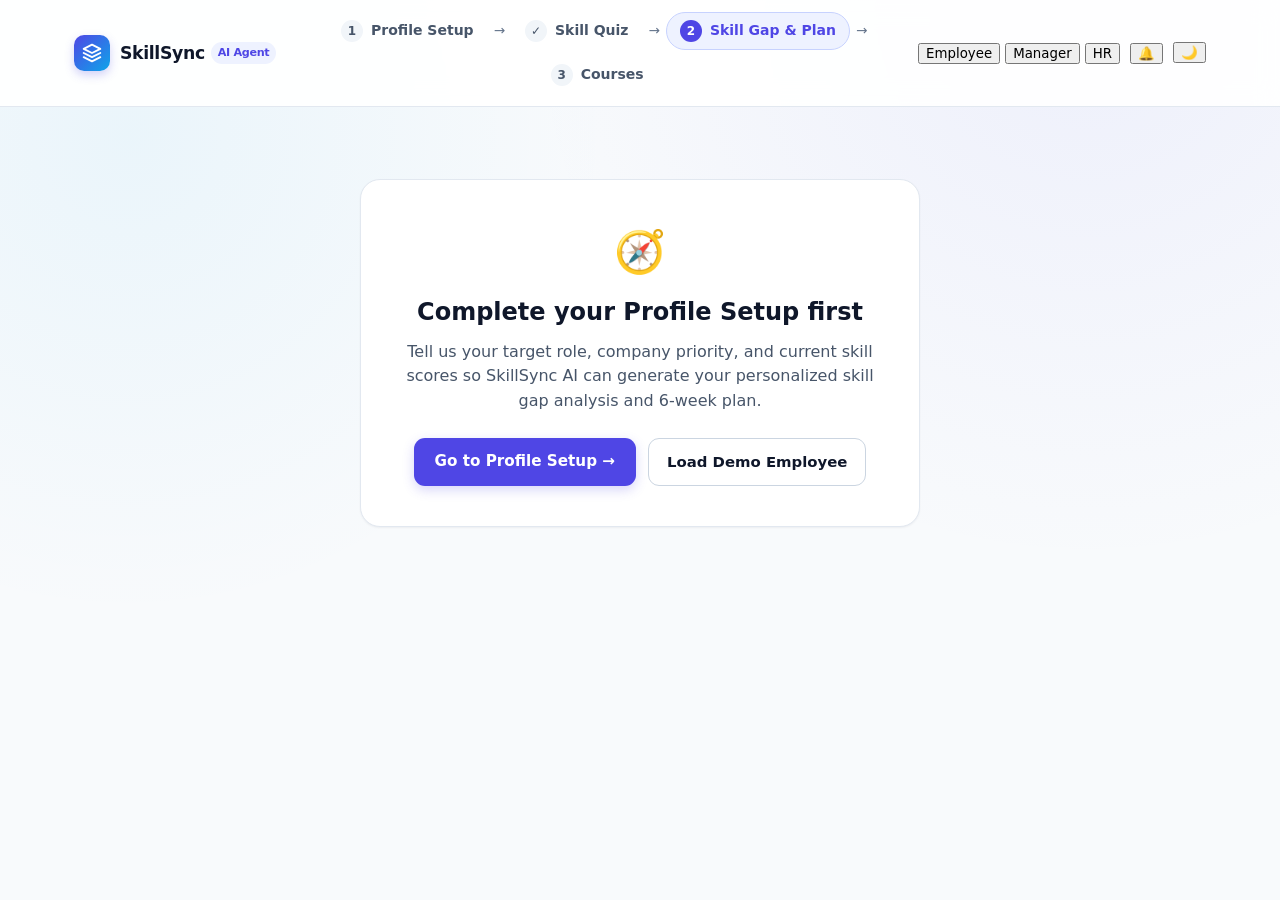
==== analyzer.html @ c76c7904 "Initial commit" ====
<!DOCTYPE html>
<html lang="en">
  <head>
    <meta charset="UTF-8" />
    <meta name="viewport" content="width=device-width, initial-scale=1.0" />
    <title>Skill Gap &amp; 6-Week Plan — SkillSync AI</title>
    <link rel="stylesheet" href="css/styles.css" />
  </head>
  <body data-page="analyzer">
    <header id="app-navbar" class="app-navbar"></header>

    <main class="page-shell" id="analyzer-main">
      <!-- Empty state when no profile exists yet -->
      <section id="analyzer-empty" class="card empty-state-card" hidden>
        <div class="empty-icon" aria-hidden="true">🧭</div>
        <h2>Complete your Profile Setup first</h2>
        <p>
          Tell us your target role, company priority, and current skill scores
          so SkillSync AI can generate your personalized skill gap analysis and 6-week plan.
        </p>
        <div class="empty-actions">
          <a href="index.html" class="btn-primary">Go to Profile Setup →</a>
          <button type="button" id="btn-load-sample-analyzer" class="btn-secondary">
            Load Demo Employee
          </button>
        </div>
      </section>

      <!-- Active analysis content -->
      <div id="analyzer-content" hidden>
        <section class="page-header-row">
          <div>
            <div class="badge-cluster">
              <div class="hero-badge" id="analyzer-role-badge">Target Role</div>
              <span class="sample-label-tag" id="analyzer-demo-tag" hidden>
                Sample data for demonstration
              </span>
            </div>
            <h1 id="analyzer-title">Skill Gap Analysis</h1>
            <p class="page-lead" id="analyzer-subtitle"></p>
          </div>
          <div class="header-cta-group">
            <a href="index.html" class="btn-secondary">← Edit Profile</a>
            <a href="quiz.html" class="btn-secondary">✓ Verify my skills</a>
            <a href="courses.html" class="btn-primary" id="btn-view-courses">
              View Recommended Courses →
            </a>
          </div>
        </section>

        <!-- Overall Progress Bar -->
        <section class="card overall-progress-card">
          <div class="overall-progress-top">
            <div>
              <span class="mini-label">Roadmap Mastery Progress</span>
              <h2 id="overall-progress-headline">0 of 3 target skills ready</h2>
            </div>
            <span class="overall-pct-pill" id="overall-progress-pct">0%</span>
          </div>
          <div class="progress-track progress-track-lg">
            <div class="progress-fill progress-fill-emerald" id="overall-progress-fill" style="width: 0%"></div>
          </div>
          <p class="overall-progress-caption" id="overall-progress-caption"></p>
        </section>

        <!-- 4 KPI Summary Cards -->
        <section class="kpi-grid" aria-label="Skill Gap Summary Metrics">
          <article class="card kpi-card">
            <span class="kpi-label">Skill Match</span>
            <div class="kpi-value-row">
              <span class="kpi-value" id="kpi-match-pct">0%</span>
              <span class="kpi-sub" id="kpi-match-sub">of required score</span>
            </div>
          </article>
          <article class="card kpi-card">
            <span class="kpi-label">Skill Breakdown</span>
            <div class="kpi-value-row">
              <span class="kpi-value" id="kpi-breakdown-main">0 Strong</span>
              <span class="kpi-sub" id="kpi-breakdown-sub">Strong · Weak · Missing</span>
            </div>
          </article>
          <article class="card kpi-card">
            <span class="kpi-label">Upskilling Plan</span>
            <div class="kpi-value-row">
              <span class="kpi-value" id="kpi-time-weeks">6 Weeks</span>
              <span class="kpi-sub" id="kpi-time-sub">0 hrs left</span>
            </div>
          </article>
          <article class="card kpi-card">
            <span class="kpi-label">Weekly Capacity</span>
            <div class="kpi-value-row">
              <span class="kpi-value" id="kpi-weekly-pace">3 slots/wk</span>
              <span class="kpi-sub" id="kpi-exp-label">Company priority</span>
            </div>
          </article>
        </section>

        <!-- AI Career Advisor Banner -->
        <section class="card ai-insight-card" aria-label="AI Learning Recommendation">
          <div class="ai-insight-icon" aria-hidden="true">✦</div>
          <div class="ai-insight-body">
            <div class="ai-mini-badge">SkillSync AI Agent Insight</div>
            <h2 id="ai-headline">Personalized Upskilling Plan</h2>
            <p id="ai-message"></p>
          </div>
        </section>

        <!-- 6-Week Upskilling Plan (Stage 1) -->
        <section class="card plan-section-card" aria-label="6-Week Upskilling Plan">
          <div class="card-header-row">
            <div>
              <div class="ai-mini-badge">6-Week Structured Plan</div>
              <h2>Your 6-Week Upskilling Roadmap</h2>
              <p class="card-sub" id="plan-subtitle">
                Sequenced around your skill gaps, company priority, and weekly learning slots.
              </p>
            </div>
            <a href="courses.html" class="btn-secondary">Explore Recommended Courses →</a>
          </div>
          <div id="six-week-plan-grid" class="six-week-grid"></div>
        </section>

        <!-- Two-column analytical layout: Comparison Chart + Visual Roadmap -->
        <section class="analyzer-grid">
          <article class="card chart-card">
            <div class="card-header-row">
              <div>
                <h2>Current vs. Target Skill Scores (%)</h2>
                <p class="card-sub">Compare your current score against target role requirements.</p>
              </div>
              <div class="chart-toggle" role="group" aria-label="Chart Type">
                <button type="button" class="toggle-btn is-active" data-chart-mode="bar">Bar</button>
                <button type="button" class="toggle-btn" data-chart-mode="radar">Radar</button>
              </div>
            </div>
            <div id="skill-chart-mount" class="chart-mount"></div>
          </article>

          <article class="card roadmap-card">
            <div class="card-header-row">
              <div>
                <h2>Skill Gap Breakdown <span class="nowrap">(Step 1 → Step <span id="roadmap-step-max">3</span>)</span></h2>
                <p class="card-sub">Ordered from highest priority gap to strong skills.</p>
              </div>
              <div class="status-legend-inline">
                <span class="status-pill status-missing">Missing</span>
                <span class="status-pill status-needs_improvement">Needs Improvement</span>
                <span class="status-pill status-strong">Strong</span>
              </div>
            </div>

            <ol id="visual-roadmap-list" class="roadmap-list"></ol>

            <div class="roadmap-bottom-cta">
              <p id="roadmap-cta-note"></p>
              <a href="courses.html" class="btn-primary">View Recommended Courses →</a>
            </div>
          </article>
        </section>

        <!-- Adaptive Re-Plan History -->
        <section id="replan-history-card" class="card replan-history-card" hidden>
          <div class="card-header-row">
            <div>
              <div class="ai-mini-badge">Adaptive Re-Planning Log</div>
              <h2>Plan Update History</h2>
              <p class="card-sub">Automatically logged whenever a skill diagnostic or priority shifts your roadmap.</p>
            </div>
          </div>
          <div id="replan-history-list" class="replan-list"></div>
        </section>
      </div>
    </main>

    <script src="js/data.js"></script>
    <script src="js/storage.js"></script>
    <script src="js/engine.js"></script>
    <script src="js/nav.js"></script>
    <script src="js/chart.js"></script>
    <script src="js/page-analyzer.js"></script>
  </body>
</html>
---- css/styles.css ----
/* ==========================================================================
   SkillPath AI — Clean, Modern, Card-Based Design System
   ========================================================================== */

:root {
  --bg: #f8fafc;
  --surface: #ffffff;
  --surface-subtle: #f1f5f9;
  --surface-indigo: #eef2ff;
  --border: #e2e8f0;
  --border-strong: #cbd5e1;

  --text: #0f172a;
  --text-secondary: #475569;
  --text-muted: #64748b;

  --primary: #4f46e5;
  --primary-hover: #4338ca;
  --primary-soft: #eef2ff;
  --accent-sky: #0ea5e9;

  --strong-fg: #047857;
  --strong-bg: #ecfdf5;
  --strong-border: #a7f3d0;

  --warn-fg: #b45309;
  --warn-bg: #fffbeb;
  --warn-border: #fde68a;

  --missing-fg: #be123c;
  --missing-bg: #fff1f2;
  --missing-border: #fecdd3;

  --shadow-sm: 0 1px 2px rgba(15, 23, 42, 0.05);
  --shadow-md: 0 8px 24px -6px rgba(15, 23, 42, 0.08),
    0 2px 6px -2px rgba(15, 23, 42, 0.04);
  --radius-sm: 10px;
  --radius-md: 14px;
  --radius-lg: 20px;

  --font-sans: "Plus Jakarta Sans", "Inter", system-ui, -apple-system,
    BlinkMacSystemFont, "Segoe UI", Roboto, sans-serif;
}

*,
*::before,
*::after {
  box-sizing: border-box;
}

html {
  scroll-behavior: smooth;
}

body {
  margin: 0;
  font-family: var(--font-sans);
  color: var(--text);
  background: radial-gradient(
      circle at 85% 0%,
      rgba(99, 102, 241, 0.07),
      transparent 40%
    ),
    radial-gradient(
      circle at 10% 15%,
      rgba(14, 165, 233, 0.06),
      transparent 35%
    ),
    var(--bg);
  min-height: 100vh;
  line-height: 1.55;
  -webkit-font-smoothing: antialiased;
}

a {
  color: inherit;
}

button,
input,
select {
  font-family: inherit;
}

button:focus-visible,
a:focus-visible,
input:focus-visible,
select:focus-visible {
  outline: 2px solid var(--primary);
  outline-offset: 2px;
}

[hidden] {
  display: none !important;
}

/* ==========================================================================
   Top Navbar & Stepper
   ========================================================================== */

.app-navbar {
  position: sticky;
  top: 0;
  z-index: 40;
  background: rgba(255, 255, 255, 0.92);
  backdrop-filter: blur(12px);
  border-bottom: 1px solid var(--border);
}

.navbar-inner {
  max-width: 1180px;
  margin: 0 auto;
  padding: 12px 24px;
  display: flex;
  align-items: center;
  justify-content: space-between;
  gap: 16px;
}

.brand-link {
  display: inline-flex;
  align-items: center;
  gap: 10px;
  text-decoration: none;
  flex-shrink: 0;
}

.brand-mark {
  width: 36px;
  height: 36px;
  border-radius: 10px;
  background: linear-gradient(135deg, var(--primary), var(--accent-sky));
  color: #ffffff;
  display: grid;
  place-items: center;
  box-shadow: 0 4px 10px rgba(79, 70, 229, 0.25);
}

.brand-text {
  display: inline-flex;
  align-items: center;
  gap: 6px;
  font-size: 1.08rem;
  letter-spacing: -0.02em;
}

.brand-badge {
  font-size: 0.7rem;
  font-weight: 700;
  padding: 2px 7px;
  border-radius: 999px;
  background: var(--primary-soft);
  color: var(--primary);
}

.page-stepper {
  display: flex;
  align-items: center;
  gap: 6px;
  flex-wrap: wrap;
  justify-content: center;
}

.stepper-link {
  display: inline-flex;
  align-items: center;
  gap: 8px;
  padding: 7px 13px;
  border-radius: 999px;
  text-decoration: none;
  font-size: 0.875rem;
  font-weight: 600;
  color: var(--text-secondary);
  border: 1px solid transparent;
  transition: all 0.16s ease;
}

.stepper-link:hover {
  background: var(--surface-subtle);
  color: var(--text);
}

.stepper-link.is-active {
  background: var(--primary-soft);
  color: var(--primary);
  border-color: #c7d2fe;
}

.stepper-num {
  width: 22px;
  height: 22px;
  border-radius: 50%;
  display: grid;
  place-items: center;
  font-size: 0.75rem;
  font-weight: 700;
  background: var(--surface-subtle);
  color: var(--text-secondary);
}

.stepper-link.is-active .stepper-num {
  background: var(--primary);
  color: #ffffff;
}

.stepper-link.is-done .stepper-num {
  background: var(--strong-bg);
  color: var(--strong-fg);
  border: 1px solid var(--strong-border);
}

.stepper-arrow {
  color: var(--text-muted);
  font-size: 0.85rem;
  user-select: none;
}

.nav-actions {
  display: flex;
  align-items: center;
  gap: 10px;
  flex-shrink: 0;
}

.nav-user-pill {
  display: inline-flex;
  align-items: center;
  gap: 7px;
  padding: 6px 12px;
  border-radius: 999px;
  background: var(--surface-subtle);
  font-size: 0.8rem;
  font-weight: 600;
  color: var(--text-secondary);
  max-width: 220px;
  white-space: nowrap;
  overflow: hidden;
  text-overflow: ellipsis;
}

.nav-user-pill.is-muted {
  color: var(--text-muted);
  font-weight: 500;
}

.nav-user-dot {
  width: 8px;
  height: 8px;
  border-radius: 50%;
  background: #10b981;
  flex-shrink: 0;
}

/* ==========================================================================
   Layout Shell & Cards
   ========================================================================== */

.page-shell {
  max-width: 1180px;
  margin: 0 auto;
  padding: 32px 24px 64px;
}

.card {
  background: var(--surface);
  border: 1px solid var(--border);
  border-radius: var(--radius-lg);
  box-shadow: var(--shadow-sm);
}

.hero-intro {
  text-align: center;
  max-width: 720px;
  margin: 0 auto 28px;
}

.hero-intro h1 {
  margin: 12px 0 10px;
  font-size: clamp(1.65rem, 3vw, 2.25rem);
  line-height: 1.2;
  letter-spacing: -0.025em;
}

.hero-subtitle {
  margin: 0;
  color: var(--text-secondary);
  font-size: 1.02rem;
}

.hero-badge {
  display: inline-flex;
  align-items: center;
  gap: 6px;
  padding: 5px 12px;
  border-radius: 999px;
  background: var(--primary-soft);
  color: var(--primary);
  font-size: 0.78rem;
  font-weight: 700;
  letter-spacing: 0.01em;
}

.page-header-row {
  display: flex;
  align-items: flex-end;
  justify-content: space-between;
  gap: 20px;
  margin-bottom: 24px;
  flex-wrap: wrap;
}

.page-header-row h1 {
  margin: 10px 0 6px;
  font-size: clamp(1.55rem, 2.6vw, 2.1rem);
  line-height: 1.2;
  letter-spacing: -0.025em;
}

.page-lead {
  margin: 0;
  color: var(--text-secondary);
  font-size: 0.98rem;
}

.header-cta-group {
  display: flex;
  align-items: center;
  gap: 10px;
  flex-wrap: wrap;
}

/* ==========================================================================
   Buttons
   ========================================================================== */

.btn-primary,
.btn-secondary,
.btn-ghost-sm {
  display: inline-flex;
  align-items: center;
  justify-content: center;
  gap: 8px;
  border-radius: 11px;
  font-weight: 600;
  cursor: pointer;
  text-decoration: none;
  transition: all 0.16s ease;
  border: 1px solid transparent;
}

.btn-primary {
  background: var(--primary);
  color: #ffffff;
  padding: 11px 20px;
  font-size: 0.95rem;
  box-shadow: 0 4px 12px rgba(79, 70, 229, 0.22);
}

.btn-primary:hover:not(:disabled) {
  background: var(--primary-hover);
  transform: translateY(-1px);
}

.btn-primary:disabled {
  opacity: 0.65;
  cursor: wait;
}

.btn-secondary {
  background: var(--surface);
  color: var(--text);
  border-color: var(--border-strong);
  padding: 10px 18px;
  font-size: 0.93rem;
}

.btn-secondary:hover {
  background: var(--surface-subtle);
}

.btn-ghost-sm {
  background: transparent;
  color: var(--text-secondary);
  padding: 7px 12px;
  font-size: 0.84rem;
  border-color: var(--border);
}

.btn-ghost-sm:hover {
  background: var(--surface-subtle);
  color: var(--text);
}

/* ==========================================================================
   Progress Bars
   ========================================================================== */

.progress-track {
  width: 100%;
  height: 10px;
  border-radius: 999px;
  background: var(--surface-subtle);
  overflow: hidden;
}

.progress-track-lg {
  height: 12px;
}

.progress-fill {
  height: 100%;
  border-radius: 999px;
  background: linear-gradient(90deg, var(--primary), var(--accent-sky));
  transition: width 0.35s cubic-bezier(0.22, 1, 0.36, 1);
}

.progress-fill-emerald {
  background: linear-gradient(90deg, #10b981, #0ea5e9);
}

/* ==========================================================================
   Page 1: Wizard & Form Controls
   ========================================================================== */

.wizard-card {
  max-width: 820px;
  margin: 0 auto;
  padding: 28px 32px;
  box-shadow: var(--shadow-md);
}

.wizard-header {
  padding-bottom: 20px;
  margin-bottom: 24px;
  border-bottom: 1px solid var(--border);
}

.wizard-progress-meta {
  display: flex;
  justify-content: space-between;
  align-items: center;
  margin-bottom: 8px;
  font-size: 0.86rem;
  font-weight: 700;
}

.wizard-step-counter {
  color: var(--text-secondary);
}

.wizard-progress-pct {
  color: var(--primary);
  font-variant-numeric: tabular-nums;
}

.wizard-tabs {
  display: grid;
  grid-template-columns: repeat(4, 1fr);
  gap: 8px;
  margin-top: 16px;
}

.wizard-tab {
  display: flex;
  align-items: center;
  gap: 8px;
  padding: 9px 12px;
  border-radius: 10px;
  border: 1px solid var(--border);
  background: var(--surface);
  color: var(--text-muted);
  font-size: 0.84rem;
  font-weight: 600;
  cursor: pointer;
  transition: all 0.15s ease;
  text-align: left;
}

.wizard-tab:disabled {
  opacity: 0.55;
  cursor: not-allowed;
}

.wizard-tab.is-active {
  border-color: var(--primary);
  background: var(--primary-soft);
  color: var(--primary);
}

.wizard-tab.is-complete {
  border-color: var(--strong-border);
  background: var(--strong-bg);
  color: var(--strong-fg);
}

.tab-dot {
  width: 22px;
  height: 22px;
  border-radius: 50%;
  background: var(--surface-subtle);
  display: grid;
  place-items: center;
  font-size: 0.74rem;
  flex-shrink: 0;
}

.wizard-tab.is-active .tab-dot {
  background: var(--primary);
  color: #ffffff;
}

.wizard-tab.is-complete .tab-dot {
  background: var(--strong-fg);
  color: #ffffff;
}

.panel-heading {
  margin-bottom: 22px;
}

.panel-heading h2 {
  margin: 0 0 6px;
  font-size: 1.32rem;
  letter-spacing: -0.015em;
}

.panel-heading p {
  margin: 0;
  color: var(--text-secondary);
  font-size: 0.94rem;
}

.form-group {
  margin-bottom: 22px;
}

.field-label {
  display: block;
  margin-bottom: 8px;
  font-weight: 600;
  font-size: 0.93rem;
}

.req {
  color: var(--missing-fg);
}

.text-input,
.select-input {
  width: 100%;
  padding: 12px 14px;
  border-radius: 11px;
  border: 1px solid var(--border-strong);
  background: var(--surface);
  color: var(--text);
  font-size: 0.97rem;
  transition: border-color 0.15s ease, box-shadow 0.15s ease;
}

.text-input:focus,
.select-input:focus {
  border-color: var(--primary);
  box-shadow: 0 0 0 3px rgba(79, 70, 229, 0.12);
  outline: none;
}

.option-grid {
  display: grid;
  gap: 12px;
}

.option-grid-3 {
  grid-template-columns: repeat(3, 1fr);
}

.option-grid-2 {
  grid-template-columns: repeat(2, 1fr);
}

.choice-card {
  display: flex;
  flex-direction: column;
  align-items: flex-start;
  gap: 6px;
  padding: 16px;
  border-radius: var(--radius-md);
  border: 1.5px solid var(--border);
  background: var(--surface);
  cursor: pointer;
  text-align: left;
  transition: all 0.15s ease;
}

.choice-card:hover {
  border-color: #a5b4fc;
  background: #fafbff;
}

.choice-card.is-selected {
  border-color: var(--primary);
  background: var(--primary-soft);
  box-shadow: 0 0 0 1px var(--primary);
}

.choice-card-compact {
  padding: 14px 16px;
}

.choice-icon {
  width: 36px;
  height: 36px;
  border-radius: 10px;
  background: var(--surface-subtle);
  color: var(--text-secondary);
  display: grid;
  place-items: center;
  margin-bottom: 2px;
}

.choice-card.is-selected .choice-icon {
  background: var(--primary);
  color: #ffffff;
}

.choice-title {
  font-weight: 700;
  font-size: 0.98rem;
  color: var(--text);
}

.choice-desc {
  font-size: 0.83rem;
  color: var(--text-secondary);
  line-height: 1.4;
}

/* Role preview card */
.role-preview-card {
  margin-top: 16px;
  padding: 18px 20px;
  border-radius: var(--radius-md);
  background: linear-gradient(135deg, #f8fafc, #eef2ff);
  border: 1px solid #c7d2fe;
}

.role-preview-top {
  display: flex;
  align-items: flex-start;
  justify-content: space-between;
  gap: 12px;
  margin-bottom: 12px;
}

.role-preview-top h3 {
  margin: 6px 0 4px;
  font-size: 1.12rem;
}

.role-preview-top p {
  margin: 0;
  color: var(--text-secondary);
  font-size: 0.9rem;
}

.role-skill-count {
  padding: 5px 11px;
  border-radius: 999px;
  background: #ffffff;
  border: 1px solid #c7d2fe;
  font-size: 0.8rem;
  font-weight: 700;
  color: var(--primary);
  white-space: nowrap;
}

.role-preview-skills {
  display: flex;
  flex-wrap: wrap;
  gap: 8px;
}

.preview-skill-pill {
  padding: 5px 10px;
  border-radius: 999px;
  background: #ffffff;
  border: 1px solid var(--border);
  font-size: 0.82rem;
  font-weight: 600;
}

.preview-skill-pill em {
  font-style: normal;
  color: var(--text-muted);
  font-weight: 500;
}

.ai-mini-badge {
  display: inline-block;
  font-size: 0.72rem;
  font-weight: 700;
  text-transform: uppercase;
  letter-spacing: 0.05em;
  color: var(--primary);
  background: #e0e7ff;
  padding: 3px 9px;
  border-radius: 999px;
}

/* Skills Chips & 1-5 Star Ratings */
.skill-toolbar {
  display: flex;
  align-items: center;
  justify-content: space-between;
  gap: 12px;
  flex-wrap: wrap;
  margin-bottom: 14px;
}

.filter-pills {
  display: flex;
  flex-wrap: wrap;
  gap: 6px;
}

.filter-pill {
  padding: 6px 12px;
  border-radius: 999px;
  border: 1px solid var(--border);
  background: var(--surface);
  color: var(--text-secondary);
  font-size: 0.82rem;
  font-weight: 600;
  cursor: pointer;
  transition: all 0.14s ease;
}

.filter-pill:hover {
  background: var(--surface-subtle);
}

.filter-pill.is-active {
  background: var(--text);
  color: #ffffff;
  border-color: var(--text);
}

.skills-chip-grid {
  display: flex;
  flex-wrap: wrap;
  gap: 9px;
  margin-bottom: 24px;
}

.skill-chip {
  display: inline-flex;
  align-items: center;
  gap: 7px;
  padding: 9px 14px;
  border-radius: 999px;
  border: 1.5px solid var(--border);
  background: var(--surface);
  color: var(--text);
  font-size: 0.88rem;
  font-weight: 600;
  cursor: pointer;
  transition: all 0.14s ease;
}

.skill-chip:hover {
  border-color: #a5b4fc;
  background: #fafbff;
}

.skill-chip.is-selected {
  background: var(--primary);
  color: #ffffff;
  border-color: var(--primary);
}

.chip-check {
  font-weight: 700;
  font-size: 0.85rem;
}

.chip-goal-dot {
  font-size: 0.72rem;
  color: #f59e0b;
}

.skill-chip.is-selected .chip-goal-dot {
  color: #fde68a;
}

.ratings-section {
  padding-top: 18px;
  border-top: 1px solid var(--border);
}

.ratings-header {
  display: flex;
  align-items: baseline;
  justify-content: space-between;
  gap: 10px;
  flex-wrap: wrap;
  margin-bottom: 12px;
}

.ratings-header h3 {
  margin: 0;
  font-size: 1rem;
}

.ratings-scale-hint {
  font-size: 0.82rem;
  color: var(--text-muted);
}

.ratings-list {
  display: flex;
  flex-direction: column;
  gap: 10px;
}

.ratings-empty {
  padding: 16px;
  border-radius: var(--radius-md);
  background: var(--surface-subtle);
  color: var(--text-secondary);
  font-size: 0.9rem;
}

.rating-row {
  display: flex;
  align-items: center;
  justify-content: space-between;
  gap: 12px;
  padding: 12px 16px;
  border-radius: var(--radius-md);
  border: 1px solid var(--border);
  background: #fcfdff;
  flex-wrap: wrap;
}

.rating-skill-info {
  display: flex;
  align-items: center;
  gap: 10px;
  flex-wrap: wrap;
}

.rating-skill-name {
  font-weight: 700;
  font-size: 0.95rem;
}

.rating-level-badge {
  font-size: 0.78rem;
  font-weight: 600;
  padding: 3px 9px;
  border-radius: 999px;
  background: var(--primary-soft);
  color: var(--primary);
  font-variant-numeric: tabular-nums;
}

.rating-controls {
  display: flex;
  align-items: center;
  gap: 10px;
}

.star-group {
  display: inline-flex;
  gap: 4px;
}

.star-btn {
  width: 34px;
  height: 34px;
  border-radius: 8px;
  border: 1px solid var(--border);
  background: var(--surface);
  color: #cbd5e1;
  font-size: 1.15rem;
  cursor: pointer;
  display: grid;
  place-items: center;
  transition: all 0.12s ease;
}

.star-btn:hover {
  border-color: #fbbf24;
  transform: scale(1.06);
}

.star-btn.is-filled {
  color: #f59e0b;
  background: #fffbeb;
  border-color: #fde68a;
}

.rating-remove-btn {
  width: 28px;
  height: 28px;
  border-radius: 8px;
  border: 1px solid transparent;
  background: transparent;
  color: var(--text-muted);
  cursor: pointer;
  font-size: 0.85rem;
}

.rating-remove-btn:hover {
  background: var(--missing-bg);
  color: var(--missing-fg);
}

.summary-preview {
  margin-top: 8px;
  padding: 16px 18px;
  border-radius: var(--radius-md);
  background: var(--surface-indigo);
  border: 1px solid #c7d2fe;
}

.summary-preview-badge {
  font-size: 0.74rem;
  font-weight: 700;
  text-transform: uppercase;
  letter-spacing: 0.05em;
  color: var(--primary);
  margin-bottom: 4px;
}

.summary-preview p {
  margin: 0;
  font-size: 0.93rem;
  color: var(--text);
}

.form-error {
  margin-top: 14px;
  padding: 11px 14px;
  border-radius: 10px;
  background: var(--missing-bg);
  border: 1px solid var(--missing-border);
  color: var(--missing-fg);
  font-size: 0.9rem;
  font-weight: 600;
}

.wizard-footer {
  display: flex;
  align-items: center;
  gap: 12px;
  margin-top: 26px;
  padding-top: 20px;
  border-top: 1px solid var(--border);
}

.wizard-footer-spacer {
  flex: 1;
}

/* ==========================================================================
   Page 2: Skill Gap Analyzer, KPIs, Charts & Visual Roadmap
   ========================================================================== */

.empty-state-card {
  max-width: 560px;
  margin: 40px auto;
  padding: 40px 32px;
  text-align: center;
}

.empty-icon {
  font-size: 2.6rem;
  margin-bottom: 10px;
}

.empty-state-card h2 {
  margin: 0 0 8px;
}

.empty-state-card p {
  margin: 0 0 24px;
  color: var(--text-secondary);
}

.empty-actions {
  display: flex;
  justify-content: center;
  gap: 12px;
  flex-wrap: wrap;
}

.overall-progress-card,
.dashboard-card {
  padding: 22px 24px;
  margin-bottom: 20px;
}

.overall-progress-top {
  display: flex;
  align-items: center;
  justify-content: space-between;
  gap: 12px;
  margin-bottom: 12px;
}

.overall-progress-top h2 {
  margin: 4px 0 0;
  font-size: 1.2rem;
}

.mini-label {
  font-size: 0.76rem;
  font-weight: 700;
  text-transform: uppercase;
  letter-spacing: 0.05em;
  color: var(--text-muted);
}

.overall-pct-pill {
  padding: 6px 14px;
  border-radius: 999px;
  background: var(--strong-bg);
  color: var(--strong-fg);
  border: 1px solid var(--strong-border);
  font-weight: 800;
  font-size: 1rem;
  font-variant-numeric: tabular-nums;
}

.overall-progress-caption {
  margin: 10px 0 0;
  color: var(--text-secondary);
  font-size: 0.9rem;
}

.kpi-grid {
  display: grid;
  grid-template-columns: repeat(4, 1fr);
  gap: 16px;
  margin-bottom: 20px;
}

.kpi-card {
  padding: 18px 20px;
}

.kpi-label {
  display: block;
  font-size: 0.8rem;
  font-weight: 700;
  text-transform: uppercase;
  letter-spacing: 0.04em;
  color: var(--text-muted);
  margin-bottom: 8px;
}

.kpi-value {
  display: block;
  font-size: 1.7rem;
  font-weight: 800;
  letter-spacing: -0.02em;
  line-height: 1.15;
  font-variant-numeric: tabular-nums;
}

.kpi-sub {
  display: block;
  margin-top: 5px;
  font-size: 0.84rem;
  color: var(--text-secondary);
}

.ai-insight-card {
  display: flex;
  align-items: flex-start;
  gap: 16px;
  padding: 20px 24px;
  margin-bottom: 20px;
  background: linear-gradient(135deg, #ffffff, #f5f7ff);
  border-color: #c7d2fe;
}

.ai-insight-icon {
  width: 40px;
  height: 40px;
  border-radius: 12px;
  background: linear-gradient(135deg, var(--primary), #7c3aed);
  color: #ffffff;
  display: grid;
  place-items: center;
  font-size: 1.15rem;
  flex-shrink: 0;
}

.ai-insight-body h2 {
  margin: 6px 0 6px;
  font-size: 1.12rem;
}

.ai-insight-body p {
  margin: 0;
  color: var(--text-secondary);
  font-size: 0.95rem;
}

.analyzer-grid {
  display: grid;
  grid-template-columns: 1fr 1.18fr;
  gap: 20px;
  align-items: start;
}

.chart-card,
.roadmap-card {
  padding: 24px;
}

.card-header-row {
  display: flex;
  align-items: flex-start;
  justify-content: space-between;
  gap: 12px;
  margin-bottom: 18px;
  flex-wrap: wrap;
}

.card-header-row h2 {
  margin: 0 0 4px;
  font-size: 1.16rem;
}

.card-sub {
  margin: 0;
  font-size: 0.87rem;
  color: var(--text-secondary);
}

.chart-toggle {
  display: inline-flex;
  padding: 3px;
  border-radius: 10px;
  background: var(--surface-subtle);
  border: 1px solid var(--border);
}

.toggle-btn {
  padding: 6px 12px;
  border-radius: 8px;
  border: none;
  background: transparent;
  color: var(--text-secondary);
  font-size: 0.82rem;
  font-weight: 700;
  cursor: pointer;
}

.toggle-btn.is-active {
  background: #ffffff;
  color: var(--primary);
  box-shadow: var(--shadow-sm);
}

/* Radar SVG */
.radar-wrapper {
  display: flex;
  flex-direction: column;
  align-items: center;
}

.radar-svg {
  width: 100%;
  max-width: 520px;
  height: auto;
  overflow: visible;
}

.radar-grid-ring {
  fill: none;
  stroke: var(--border);
  stroke-width: 1;
}

.radar-ring-label {
  fill: var(--text-muted);
  font-size: 10px;
  font-weight: 600;
}

.radar-axis {
  stroke: var(--border);
  stroke-width: 1;
}

.radar-axis-label {
  fill: var(--text);
  font-size: 11.5px;
  font-weight: 700;
}

.radar-axis-label.is-strong {
  fill: var(--strong-fg);
}

.radar-axis-label.is-missing {
  fill: var(--missing-fg);
}

.radar-area-required {
  fill: rgba(79, 70, 229, 0.12);
  stroke: var(--primary);
  stroke-width: 2;
  stroke-dasharray: 5 4;
}

.radar-area-current {
  fill: rgba(16, 185, 129, 0.24);
  stroke: #059669;
  stroke-width: 2.4;
}

.radar-dot {
  cursor: pointer;
  transition: r 0.15s ease;
}

.radar-dot-required {
  fill: var(--primary);
  stroke: #ffffff;
  stroke-width: 1.5;
}

.radar-dot-current {
  fill: #059669;
  stroke: #ffffff;
  stroke-width: 1.8;
}

.chart-legend {
  display: flex;
  align-items: center;
  justify-content: center;
  gap: 18px;
  flex-wrap: wrap;
  margin-top: 8px;
  font-size: 0.83rem;
  color: var(--text-secondary);
  font-weight: 600;
}

.legend-item {
  display: inline-flex;
  align-items: center;
  gap: 7px;
}

.legend-swatch {
  width: 12px;
  height: 12px;
  border-radius: 3px;
}

.swatch-current {
  background: #10b981;
}

.swatch-required {
  background: rgba(79, 70, 229, 0.22);
  border: 1.5px dashed var(--primary);
}

.radar-readout {
  margin-top: 10px;
  padding: 8px 12px;
  border-radius: 9px;
  background: var(--surface-subtle);
  font-size: 0.83rem;
  color: var(--text-secondary);
  text-align: center;
  width: 100%;
}

/* Bar Chart */
.barchart-wrapper {
  display: flex;
  flex-direction: column;
  gap: 14px;
}

.bar-row-meta {
  display: flex;
  justify-content: space-between;
  align-items: center;
  margin-bottom: 5px;
  font-size: 0.88rem;
}

.bar-skill-name {
  font-weight: 700;
}

.bar-skill-nums {
  font-variant-numeric: tabular-nums;
  font-weight: 600;
}

.bar-skill-nums .muted {
  color: var(--text-muted);
  font-weight: 400;
}

.bar-track {
  position: relative;
  height: 14px;
  border-radius: 999px;
  background: var(--surface-subtle);
  overflow: visible;
}

.bar-required-fill {
  position: absolute;
  inset: 0 auto 0 0;
  border-radius: 999px;
  background: rgba(79, 70, 229, 0.16);
  border: 1px dashed rgba(79, 70, 229, 0.55);
}

.bar-current-fill {
  position: absolute;
  inset: 2px auto 2px 2px;
  border-radius: 999px;
  background: #10b981;
  transition: width 0.3s ease;
}

.bar-current-fill.status-needs_improvement {
  background: #f59e0b;
}

.bar-current-fill.status-missing {
  background: #f43f5e;
}

.bar-required-marker {
  position: absolute;
  top: -3px;
  bottom: -3px;
  width: 2.5px;
  background: var(--primary);
  border-radius: 2px;
  z-index: 2;
}

/* Status Pills */
.status-legend-inline {
  display: flex;
  gap: 6px;
  flex-wrap: wrap;
}

.status-pill {
  display: inline-flex;
  align-items: center;
  padding: 3px 10px;
  border-radius: 999px;
  font-size: 0.76rem;
  font-weight: 700;
  white-space: nowrap;
}

.status-strong {
  background: var(--strong-bg);
  color: var(--strong-fg);
  border: 1px solid var(--strong-border);
}

.status-needs_improvement {
  background: var(--warn-bg);
  color: var(--warn-fg);
  border: 1px solid var(--warn-border);
}

.status-missing {
  background: var(--missing-bg);
  color: var(--missing-fg);
  border: 1px solid var(--missing-border);
}

/* Visual Learning Roadmap */
.roadmap-list {
  list-style: none;
  margin: 0;
  padding: 0;
  display: flex;
  flex-direction: column;
  gap: 12px;
}

.roadmap-step {
  display: flex;
  gap: 14px;
  padding: 15px 16px;
  border-radius: var(--radius-md);
  border: 1px solid var(--border);
  background: #fcfdff;
  transition: border-color 0.15s ease;
}

.roadmap-step.status-border-strong {
  background: #f8fffc;
  border-color: var(--strong-border);
}

.roadmap-step-rail {
  display: flex;
  flex-direction: column;
  align-items: center;
  flex-shrink: 0;
}

.roadmap-step-num {
  width: 30px;
  height: 30px;
  border-radius: 50%;
  display: grid;
  place-items: center;
  font-size: 0.82rem;
  font-weight: 800;
  flex-shrink: 0;
}

.status-dot-strong {
  background: var(--strong-bg);
  color: var(--strong-fg);
  border: 1.5px solid var(--strong-border);
}

.status-dot-needs_improvement {
  background: var(--warn-bg);
  color: var(--warn-fg);
  border: 1.5px solid var(--warn-border);
}

.status-dot-missing {
  background: var(--missing-bg);
  color: var(--missing-fg);
  border: 1.5px solid var(--missing-border);
}

.roadmap-step-body {
  flex: 1;
  min-width: 0;
}

.roadmap-step-top {
  display: flex;
  align-items: flex-start;
  justify-content: space-between;
  gap: 10px;
  flex-wrap: wrap;
}

.roadmap-title-group {
  display: flex;
  align-items: center;
  gap: 8px;
  flex-wrap: wrap;
}

.roadmap-step-tag {
  font-size: 0.74rem;
  font-weight: 700;
  text-transform: uppercase;
  color: var(--text-muted);
  letter-spacing: 0.04em;
}

.roadmap-step-top h3 {
  margin: 0;
  font-size: 1.03rem;
}

.roadmap-why {
  margin: 6px 0 10px;
  color: var(--text-secondary);
  font-size: 0.88rem;
}

.roadmap-meter-row {
  display: flex;
  align-items: center;
  gap: 12px;
  flex-wrap: wrap;
}

.roadmap-mini-track {
  flex: 1;
  min-width: 90px;
  max-width: 150px;
  height: 7px;
  border-radius: 999px;
  background: var(--surface-subtle);
  overflow: hidden;
}

.roadmap-mini-fill {
  height: 100%;
  border-radius: 999px;
}

.roadmap-mini-fill.status-strong {
  background: #10b981;
  border: none;
}

.roadmap-mini-fill.status-needs_improvement {
  background: #f59e0b;
  border: none;
}

.roadmap-mini-fill.status-missing {
  background: #f43f5e;
  border: none;
}

.roadmap-levels {
  font-size: 0.81rem;
  color: var(--text-secondary);
  font-variant-numeric: tabular-nums;
}

.roadmap-course-link {
  margin-left: auto;
  font-size: 0.82rem;
  font-weight: 700;
  color: var(--primary);
  text-decoration: none;
}

.roadmap-course-link:hover {
  text-decoration: underline;
}

.roadmap-done-note {
  margin-left: auto;
  font-size: 0.81rem;
  font-weight: 600;
  color: var(--strong-fg);
}

.roadmap-bottom-cta {
  margin-top: 20px;
  padding-top: 18px;
  border-top: 1px solid var(--border);
  display: flex;
  align-items: center;
  justify-content: space-between;
  gap: 14px;
  flex-wrap: wrap;
}

.roadmap-bottom-cta p {
  margin: 0;
  font-size: 0.9rem;
  color: var(--text-secondary);
}

/* ==========================================================================
   Page 3: Courses, Dashboard & Progress Controls
   ========================================================================== */

.dashboard-top {
  display: grid;
  grid-template-columns: 1.2fr 1.3fr;
  gap: 24px;
  align-items: center;
}

.dashboard-stats {
  display: grid;
  grid-template-columns: repeat(3, 1fr);
  gap: 12px;
}

.dash-stat {
  padding: 14px 16px;
  border-radius: var(--radius-md);
  background: var(--surface-subtle);
  border: 1px solid var(--border);
}

.dash-stat-label {
  display: block;
  font-size: 0.75rem;
  font-weight: 700;
  text-transform: uppercase;
  letter-spacing: 0.04em;
  color: var(--text-muted);
}

.dash-stat-num {
  display: block;
  margin-top: 4px;
  font-size: 1.35rem;
  font-weight: 800;
  font-variant-numeric: tabular-nums;
}

.dash-stat-sub {
  display: block;
  margin-top: 2px;
  font-size: 0.79rem;
  color: var(--text-secondary);
}

.skill-readiness-strip {
  margin-top: 18px;
  padding-top: 16px;
  border-top: 1px solid var(--border);
  display: flex;
  align-items: center;
  gap: 10px;
  flex-wrap: wrap;
}

.strip-label {
  font-size: 0.82rem;
  font-weight: 700;
  color: var(--text-secondary);
}

.dash-skill-pills {
  display: flex;
  flex-wrap: wrap;
  gap: 7px;
}

.readiness-pill {
  padding: 4px 11px;
  border-radius: 999px;
  font-size: 0.8rem;
  font-weight: 700;
  text-decoration: none;
  transition: transform 0.12s ease;
}

.readiness-pill:hover {
  transform: translateY(-1px);
}

/* Filter Toolbar */
.filter-toolbar-card {
  padding: 14px 20px;
  margin-bottom: 20px;
  display: flex;
  align-items: center;
  justify-content: space-between;
  gap: 14px;
  flex-wrap: wrap;
}

.filter-group {
  display: flex;
  align-items: center;
  gap: 10px;
  flex-wrap: wrap;
}

.filter-group-label {
  font-size: 0.84rem;
  font-weight: 700;
  color: var(--text-secondary);
}

.filter-selects {
  display: flex;
  align-items: center;
  gap: 12px;
  flex-wrap: wrap;
}

.inline-filter-label {
  display: inline-flex;
  align-items: center;
  gap: 7px;
  font-size: 0.83rem;
  font-weight: 600;
  color: var(--text-secondary);
}

.select-compact {
  padding: 7px 10px;
  border-radius: 9px;
  border: 1px solid var(--border-strong);
  background: var(--surface);
  color: var(--text);
  font-size: 0.84rem;
  font-weight: 600;
}

/* Course Groups & Cards */
.course-groups {
  display: flex;
  flex-direction: column;
  gap: 20px;
}

.skill-course-group {
  padding: 24px;
}

.skill-course-group.is-skill-done {
  border-color: var(--strong-border);
  background: linear-gradient(180deg, #f8fffc, #ffffff 30%);
}

.skill-group-header {
  display: flex;
  align-items: center;
  justify-content: space-between;
  gap: 14px;
  margin-bottom: 18px;
  flex-wrap: wrap;
}

.skill-group-title-wrap {
  display: flex;
  align-items: center;
  gap: 12px;
}

.skill-group-kicker {
  font-size: 0.78rem;
  font-weight: 700;
  text-transform: uppercase;
  letter-spacing: 0.04em;
  color: var(--text-muted);
}

.skill-group-title {
  margin: 2px 0 0;
  font-size: 1.22rem;
}

.skill-group-badges {
  display: flex;
  align-items: center;
  gap: 8px;
  flex-wrap: wrap;
}

.course-count-chip {
  font-size: 0.8rem;
  font-weight: 600;
  color: var(--text-secondary);
  background: var(--surface-subtle);
  padding: 4px 10px;
  border-radius: 999px;
}

.courses-grid {
  display: grid;
  grid-template-columns: repeat(auto-fill, minmax(310px, 1fr));
  gap: 16px;
}

.course-card {
  display: flex;
  flex-direction: column;
  gap: 12px;
  padding: 18px;
  border-radius: var(--radius-md);
  border: 1.5px solid var(--border);
  background: var(--surface);
  transition: border-color 0.16s ease, box-shadow 0.16s ease;
}

.course-card:hover {
  border-color: #c7d2fe;
  box-shadow: var(--shadow-sm);
}

.course-card.state-in_progress {
  border-color: var(--warn-border);
  background: #fffefb;
}

.course-card.state-completed {
  border-color: var(--strong-border);
  background: #f8fffc;
}

.course-card-top {
  display: flex;
  align-items: center;
  justify-content: space-between;
  gap: 8px;
}

.platform-badge {
  font-size: 0.75rem;
  font-weight: 700;
  padding: 4px 10px;
  border-radius: 999px;
  background: var(--surface-subtle);
  color: var(--text);
}

.platform-cs50-harvard {
  background: #fef2f2;
  color: #991b1b;
}

.platform-coursera {
  background: #eff6ff;
  color: #1d4ed8;
}

.platform-freecodecamp {
  background: #f0fdf4;
  color: #166534;
}

.platform-youtube {
  background: #fff1f2;
  color: #be123c;
}

.platform-edx {
  background: #f5f3ff;
  color: #6d28d9;
}

.platform-udemy {
  background: #faf5ff;
  color: #7e22ce;
}

.price-badge {
  font-size: 0.74rem;
  font-weight: 700;
  padding: 3px 9px;
  border-radius: 999px;
}

.badge-free {
  background: var(--strong-bg);
  color: var(--strong-fg);
}

.badge-paid {
  background: #f1f5f9;
  color: var(--text-secondary);
}

.course-title {
  margin: 0;
  font-size: 1.01rem;
  line-height: 1.38;
  flex: 1;
}

.course-meta-row {
  display: flex;
  align-items: center;
  gap: 10px;
  flex-wrap: wrap;
}

.course-meta-chip {
  font-size: 0.81rem;
  font-weight: 600;
  color: var(--text-secondary);
  background: var(--surface-subtle);
  padding: 4px 9px;
  border-radius: 8px;
}

.course-status-control {
  display: grid;
  grid-template-columns: repeat(3, 1fr);
  gap: 4px;
  padding: 4px;
  border-radius: 10px;
  background: var(--surface-subtle);
  border: 1px solid var(--border);
}

.status-seg-btn {
  padding: 7px 6px;
  border: none;
  border-radius: 7px;
  background: transparent;
  color: var(--text-secondary);
  font-size: 0.76rem;
  font-weight: 700;
  cursor: pointer;
  transition: all 0.14s ease;
}

.status-seg-btn:hover {
  color: var(--text);
}

.status-seg-btn.is-active.state-not_started {
  background: #ffffff;
  color: var(--text);
  box-shadow: var(--shadow-sm);
}

.status-seg-btn.is-active.state-in_progress {
  background: var(--warn-bg);
  color: var(--warn-fg);
  box-shadow: var(--shadow-sm);
}

.status-seg-btn.is-active.state-completed {
  background: var(--strong-fg);
  color: #ffffff;
  box-shadow: var(--shadow-sm);
}

.course-card-footer {
  display: flex;
  justify-content: flex-end;
  padding-top: 4px;
}

.btn-start-course {
  display: inline-flex;
  align-items: center;
  justify-content: center;
  width: 100%;
  padding: 10px 14px;
  border-radius: 10px;
  background: var(--primary-soft);
  color: var(--primary);
  font-weight: 700;
  font-size: 0.88rem;
  text-decoration: none;
  border: 1px solid #c7d2fe;
  transition: all 0.14s ease;
}

.btn-start-course:hover {
  background: var(--primary);
  color: #ffffff;
  border-color: var(--primary);
}

.empty-filter-card {
  padding: 32px;
  text-align: center;
  color: var(--text-secondary);
}

/* ==========================================================================
   Toast Notifications
   ========================================================================== */

.toast-container {
  position: fixed;
  right: 20px;
  bottom: 20px;
  z-index: 60;
  display: flex;
  flex-direction: column;
  gap: 8px;
}

.toast {
  padding: 12px 18px;
  border-radius: 12px;
  background: var(--text);
  color: #ffffff;
  font-size: 0.88rem;
  font-weight: 600;
  box-shadow: var(--shadow-md);
  opacity: 0;
  transform: translateY(8px);
  transition: all 0.22s ease;
}

.toast.is-visible {
  opacity: 1;
  transform: translateY(0);
}

.toast-success {
  background: #065f46;
}

/* ==========================================================================
   Responsive Breakpoints
   ========================================================================== */

@media (max-width: 980px) {
  .navbar-inner {
    flex-wrap: wrap;
    padding: 12px 16px;
  }

  .page-stepper {
    order: 3;
    width: 100%;
    padding-top: 8px;
    border-top: 1px solid var(--border);
  }

  .kpi-grid {
    grid-template-columns: repeat(2, 1fr);
  }

  .analyzer-grid {
    grid-template-columns: 1fr;
  }

  .dashboard-top {
    grid-template-columns: 1fr;
  }
}

@media (max-width: 640px) {
  .page-shell {
    padding: 20px 14px 48px;
  }

  .wizard-card {
    padding: 20px 18px;
  }

  .wizard-tabs {
    grid-template-columns: repeat(2, 1fr);
  }

  .option-grid-3,
  .option-grid-2,
  .kpi-grid,
  .dashboard-stats {
    grid-template-columns: 1fr;
  }

  .stepper-arrow {
    display: none;
  }

  .stepper-link {
    padding: 6px 10px;
    font-size: 0.8rem;
  }

  .nav-user-pill {
    display: none;
  }

  .courses-grid {
    grid-template-columns: 1fr;
  }
}

.nowrap {
  white-space: nowrap;
}

/* ==========================================================================
   SkillSync AI Stage 1 Enhancements: Vibrant Cards, Demo Banner, 6-Week Plan,
   Explainable "Why this course?" Boxes & Platform Badges
   ========================================================================== */

.badge-cluster {
  display: flex;
  align-items: center;
  gap: 8px;
  flex-wrap: wrap;
}

.sample-label-tag {
  display: inline-flex;
  align-items: center;
  padding: 4px 10px;
  border-radius: 999px;
  font-size: 0.74rem;
  font-weight: 700;
  background: #fef3c7;
  color: #92400e;
  border: 1px solid #fcd34d;
}

.demo-nav-chip {
  font-size: 0.68rem;
  font-weight: 800;
  padding: 2px 7px;
  border-radius: 999px;
  background: #fef3c7;
  color: #92400e;
}

.ai-source-pill {
  display: inline-flex;
  align-items: center;
  padding: 4px 10px;
  border-radius: 999px;
  font-size: 0.74rem;
  font-weight: 700;
  background: #eef2ff;
  color: var(--primary);
  border: 1px solid #c7d2fe;
}

.demo-banner {
  max-width: 820px;
  margin: 0 auto 22px;
  padding: 20px 24px;
  display: flex;
  align-items: center;
  justify-content: space-between;
  gap: 18px;
  flex-wrap: wrap;
  background: linear-gradient(135deg, #eef2ff 0%, #ecfeff 60%, #f0fdf4 100%);
  border: 1.5px solid #a5b4fc;
  box-shadow: var(--shadow-md);
  animation: fadeSlideIn 0.35s ease;
}

.demo-banner-badges {
  display: flex;
  align-items: center;
  gap: 8px;
  flex-wrap: wrap;
  margin-bottom: 6px;
}

.demo-pill {
  font-size: 0.72rem;
  font-weight: 800;
  text-transform: uppercase;
  letter-spacing: 0.05em;
  padding: 3px 9px;
  border-radius: 999px;
  background: linear-gradient(135deg, #4f46e5, #0ea5e9);
  color: #ffffff;
}

.demo-banner-info h2 {
  margin: 0 0 4px;
  font-size: 1.12rem;
}

.demo-banner-info p {
  margin: 0;
  color: var(--text-secondary);
  font-size: 0.9rem;
}

.demo-banner-actions {
  display: flex;
  align-items: center;
  gap: 10px;
  flex-wrap: wrap;
}

.btn-demo {
  display: inline-flex;
  align-items: center;
  justify-content: center;
  gap: 8px;
  padding: 11px 18px;
  border-radius: 11px;
  border: none;
  background: linear-gradient(135deg, #4f46e5, #7c3aed);
  color: #ffffff;
  font-size: 0.92rem;
  font-weight: 700;
  cursor: pointer;
  box-shadow: 0 6px 16px rgba(79, 70, 229, 0.25);
  transition: transform 0.15s ease, box-shadow 0.15s ease;
}

.btn-demo:hover {
  transform: translateY(-1px);
  box-shadow: 0 8px 20px rgba(79, 70, 229, 0.32);
}

.form-grid-2 {
  display: grid;
  grid-template-columns: repeat(2, 1fr);
  gap: 14px;
}

.summary-preview-top {
  display: flex;
  align-items: center;
  justify-content: space-between;
  gap: 10px;
  flex-wrap: wrap;
  margin-bottom: 4px;
}

.is-priority-pill {
  border-color: #a5b4fc;
  background: #eef2ff;
}

.mini-priority-dot {
  margin-left: 4px;
  font-size: 0.72rem;
  font-weight: 700;
  color: #4f46e5;
}

.priority-badge {
  display: inline-flex;
  align-items: center;
  padding: 3px 10px;
  border-radius: 999px;
  font-size: 0.74rem;
  font-weight: 700;
  background: linear-gradient(135deg, #eef2ff, #e0f2fe);
  color: #3730a3;
  border: 1px solid #a5b4fc;
}

/* 6-Week Upskilling Plan */
.plan-section-card {
  padding: 24px;
  margin-bottom: 20px;
  border-color: #c7d2fe;
}

.six-week-grid {
  display: grid;
  grid-template-columns: repeat(3, 1fr);
  gap: 16px;
}

.plan-week-card {
  display: flex;
  flex-direction: column;
  gap: 8px;
  padding: 18px;
  border-radius: var(--radius-md);
  border: 1.5px solid var(--border);
  background: linear-gradient(180deg, #fcfdff, #ffffff);
  transition: transform 0.16s ease, box-shadow 0.16s ease;
}

.plan-week-card:hover {
  transform: translateY(-2px);
  box-shadow: var(--shadow-sm);
}

.plan-week-card.status-border-strong {
  border-color: var(--strong-border);
  background: #f8fffc;
}

.plan-week-top {
  display: flex;
  align-items: center;
  justify-content: space-between;
  gap: 8px;
  flex-wrap: wrap;
}

.week-pill {
  font-size: 0.76rem;
  font-weight: 800;
  padding: 4px 10px;
  border-radius: 999px;
  background: var(--primary);
  color: #ffffff;
}

.plan-week-card h3 {
  margin: 4px 0 0;
  font-size: 1.08rem;
}

.plan-week-target {
  margin: 0;
  font-size: 0.85rem;
  font-weight: 700;
  color: var(--primary);
}

.plan-week-desc {
  margin: 0;
  font-size: 0.86rem;
  color: var(--text-secondary);
  flex: 1;
}

.plan-week-footer {
  display: flex;
  align-items: center;
  justify-content: space-between;
  gap: 8px;
  padding-top: 10px;
  border-top: 1px solid var(--border);
  margin-top: 4px;
}

.slots-chip {
  font-size: 0.78rem;
  font-weight: 700;
  color: var(--text-secondary);
}

.bar-gap-tag {
  margin-left: 6px;
  font-size: 0.74rem;
  font-weight: 700;
  color: var(--warn-fg);
}

.bar-ok-tag {
  margin-left: 6px;
  font-size: 0.74rem;
  font-weight: 700;
  color: var(--strong-fg);
}

/* Explainable "Why this course?" Callout */
.course-badge-right {
  display: flex;
  align-items: center;
  gap: 6px;
}

.capstone-badge {
  font-size: 0.72rem;
  font-weight: 700;
  padding: 3px 8px;
  border-radius: 999px;
  background: #ede9fe;
  color: #5b21b6;
}

.course-why-box {
  padding: 10px 12px;
  border-radius: 10px;
  background: linear-gradient(135deg, #f5f7ff, #f0f9ff);
  border: 1px solid #dbeafe;
}

.course-why-label {
  display: block;
  font-size: 0.72rem;
  font-weight: 800;
  text-transform: uppercase;
  letter-spacing: 0.04em;
  color: var(--primary);
  margin-bottom: 3px;
}

.course-why-text {
  margin: 0;
  font-size: 0.84rem;
  color: var(--text);
  line-height: 1.45;
}

.platform-microsoft-learn {
  background: #e0f2fe;
  color: #0369a1;
}

.platform-khan-academy {
  background: #ecfdf5;
  color: #047857;
}

@keyframes fadeSlideIn {
  from {
    opacity: 0;
    transform: translateY(6px);
  }
  to {
    opacity: 1;
    transform: translateY(0);
  }
}

@media (max-width: 980px) {
  .six-week-grid {
    grid-template-columns: 1fr;
  }
}

@media (max-width: 640px) {
  .form-grid-2 {
    grid-template-columns: 1fr;
  }
}
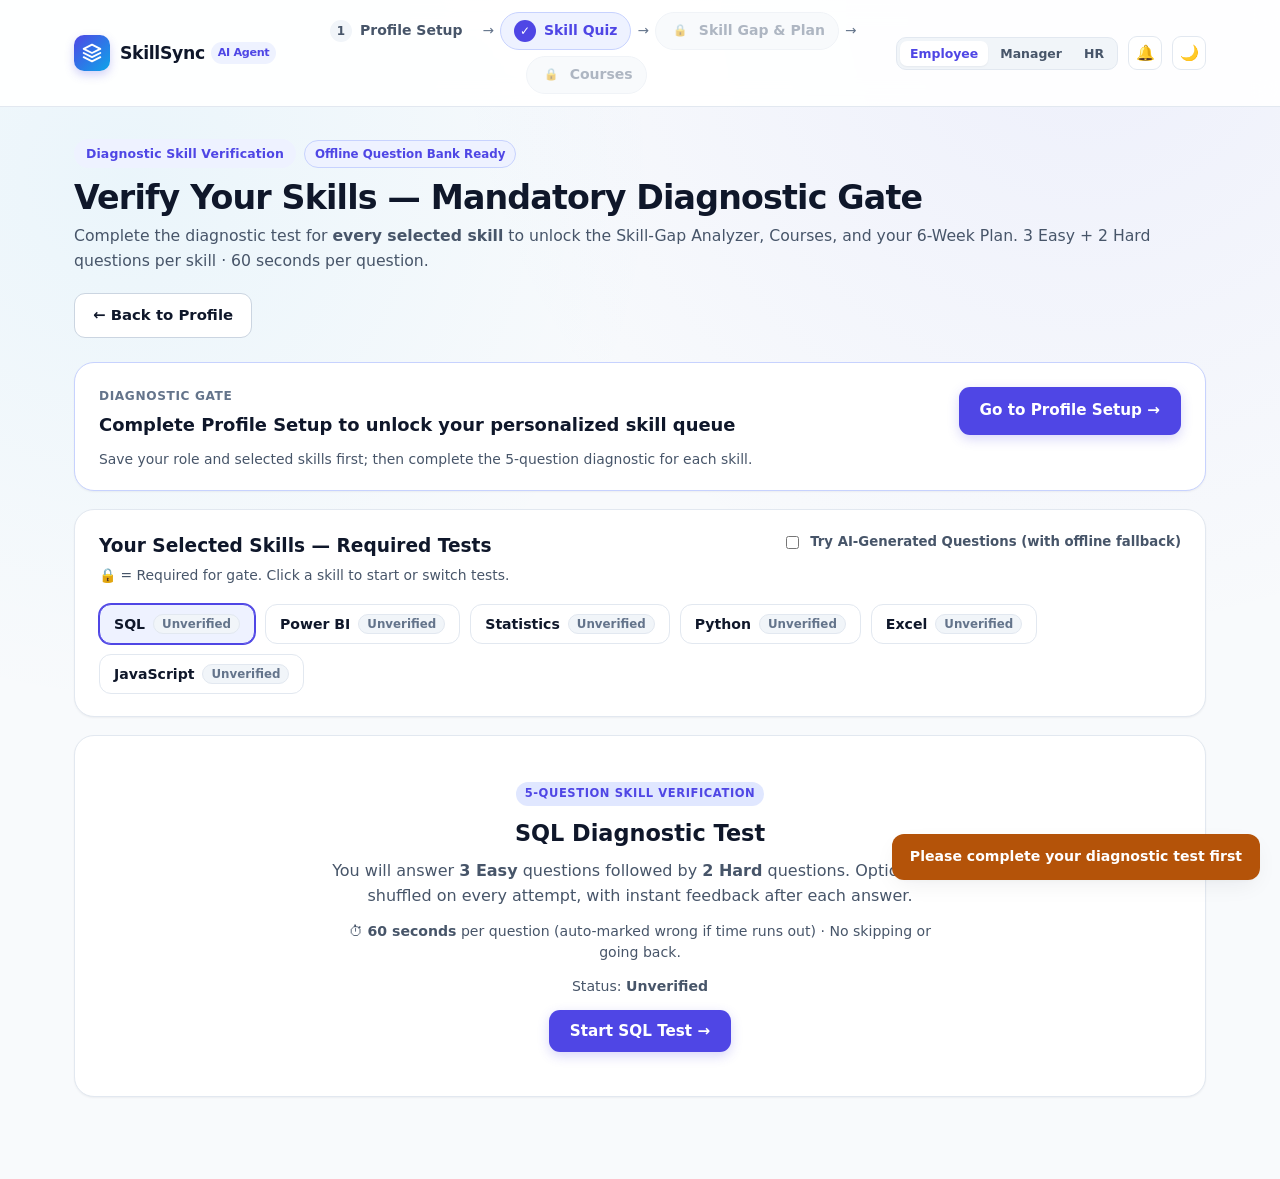
==== commit 5e528eb6: "c" ====
--- a/analyzer.html
+++ b/analyzer.html
@@ -177,6 +177,12 @@
     <script src="js/engine.js"></script>
     <script src="js/nav.js"></script>
     <script src="js/chart.js"></script>
+    <script>
+      // Mandatory diagnostic gate guard — runs before page-analyzer.js
+      if (window.SkillPathNav && !window.SkillPathNav.requireDiagnosticComplete()) {
+        window.__skillSyncGateBlocked = true;
+      }
+    </script>
     <script src="js/page-analyzer.js"></script>
   </body>
 </html>
--- a/css/styles.css
+++ b/css/styles.css
@@ -2396,3 +2396,1322 @@
     grid-template-columns: 1fr;
   }
 }
+
+/* ==========================================================================
+   Stage 2 & Mandatory Diagnostic Gate UI:
+   Locked Nav Links, Role Switcher, Notifications, Quiz, Timer, Dashboard, Dark Mode
+   ========================================================================== */
+
+.toast-warning {
+  background: #b45309;
+  color: #ffffff;
+}
+
+.toast-error {
+  background: #be123c;
+  color: #ffffff;
+}
+
+/* Locked stepper link & locked buttons */
+.stepper-link.is-locked {
+  opacity: 0.52;
+  cursor: not-allowed;
+  color: var(--text-muted);
+  background: var(--surface-subtle);
+  border-color: var(--border);
+  user-select: none;
+}
+
+.stepper-link.is-locked:hover {
+  background: var(--surface-subtle);
+  color: var(--text-muted);
+}
+
+.stepper-link.is-locked .stepper-num {
+  background: transparent;
+  color: var(--text-muted);
+  font-size: 0.72rem;
+}
+
+.btn-primary.is-locked {
+  opacity: 0.52;
+  cursor: not-allowed;
+  box-shadow: none;
+  transform: none;
+}
+
+/* Role switcher, notifications, icon buttons */
+.nav-role-switcher {
+  display: inline-flex;
+  align-items: center;
+  padding: 3px;
+  border-radius: 10px;
+  background: var(--surface-subtle);
+  border: 1px solid var(--border);
+  gap: 2px;
+}
+
+.role-switch-btn {
+  padding: 5px 10px;
+  border-radius: 7px;
+  border: none;
+  background: transparent;
+  color: var(--text-secondary);
+  font-size: 0.78rem;
+  font-weight: 700;
+  cursor: pointer;
+  transition: all 0.14s ease;
+}
+
+.role-switch-btn:hover {
+  color: var(--text);
+}
+
+.role-switch-btn.is-active {
+  background: var(--surface);
+  color: var(--primary);
+  box-shadow: var(--shadow-sm);
+}
+
+.icon-btn {
+  position: relative;
+  width: 34px;
+  height: 34px;
+  border-radius: 9px;
+  border: 1px solid var(--border);
+  background: var(--surface);
+  color: var(--text);
+  display: grid;
+  place-items: center;
+  cursor: pointer;
+  font-size: 0.95rem;
+}
+
+.icon-btn:hover {
+  background: var(--surface-subtle);
+}
+
+.notif-wrapper {
+  position: relative;
+}
+
+.notif-badge {
+  position: absolute;
+  top: -5px;
+  right: -5px;
+  min-width: 17px;
+  height: 17px;
+  padding: 0 4px;
+  border-radius: 999px;
+  background: #e11d48;
+  color: #ffffff;
+  font-size: 0.68rem;
+  font-weight: 800;
+  display: grid;
+  place-items: center;
+}
+
+.notif-dropdown {
+  position: absolute;
+  right: 0;
+  top: calc(100% + 8px);
+  width: 320px;
+  max-width: 90vw;
+  padding: 14px;
+  z-index: 60;
+  box-shadow: var(--shadow-md);
+}
+
+.notif-dropdown-header {
+  display: flex;
+  align-items: center;
+  justify-content: space-between;
+  margin-bottom: 10px;
+  padding-bottom: 8px;
+  border-bottom: 1px solid var(--border);
+  font-size: 0.86rem;
+}
+
+.btn-link-xs {
+  background: none;
+  border: none;
+  color: var(--primary);
+  font-size: 0.78rem;
+  font-weight: 700;
+  cursor: pointer;
+}
+
+.notif-list {
+  display: flex;
+  flex-direction: column;
+  gap: 8px;
+  max-height: 260px;
+  overflow-y: auto;
+}
+
+.notif-empty {
+  margin: 8px 0;
+  font-size: 0.84rem;
+  color: var(--text-muted);
+}
+
+.notif-item {
+  padding: 9px 10px;
+  border-radius: 9px;
+  border: 1px solid var(--border);
+  background: var(--surface-subtle);
+  font-size: 0.82rem;
+}
+
+.notif-item.is-unread {
+  border-color: #a5b4fc;
+  background: var(--primary-soft);
+}
+
+.notif-item p {
+  margin: 4px 0 0;
+  color: var(--text);
+}
+
+.notif-item-top {
+  display: flex;
+  justify-content: space-between;
+  align-items: center;
+  gap: 6px;
+}
+
+.notif-type-tag {
+  font-size: 0.7rem;
+  font-weight: 800;
+  text-transform: uppercase;
+  color: var(--primary);
+}
+
+.notif-time {
+  font-size: 0.72rem;
+  color: var(--text-muted);
+}
+
+/* Verified level pills */
+.ver-mini-pill {
+  display: inline-flex;
+  align-items: center;
+  padding: 2px 8px;
+  border-radius: 999px;
+  font-size: 0.74rem;
+  font-weight: 700;
+}
+
+.ver-mini-pill.level-expert,
+.level-badge-lg.level-expert {
+  background: var(--strong-bg);
+  color: var(--strong-fg);
+  border: 1px solid var(--strong-border);
+}
+
+.ver-mini-pill.level-intermediate,
+.level-badge-lg.level-intermediate {
+  background: var(--primary-soft);
+  color: var(--primary);
+  border: 1px solid #c7d2fe;
+}
+
+.ver-mini-pill.level-beginner,
+.level-badge-lg.level-beginner {
+  background: var(--warn-bg);
+  color: var(--warn-fg);
+  border: 1px solid var(--warn-border);
+}
+
+.ver-mini-pill.level-unverified {
+  background: var(--surface-subtle);
+  color: var(--text-muted);
+  border: 1px solid var(--border);
+}
+
+.level-badge-lg {
+  padding: 7px 16px;
+  border-radius: 999px;
+  font-size: 0.95rem;
+  font-weight: 800;
+}
+
+.roadmap-ver-row {
+  display: flex;
+  align-items: center;
+  gap: 10px;
+  flex-wrap: wrap;
+  margin-top: 6px;
+}
+
+.roadmap-quiz-link {
+  font-size: 0.78rem;
+  font-weight: 700;
+  color: var(--primary);
+  text-decoration: none;
+}
+
+.roadmap-quiz-link:hover {
+  text-decoration: underline;
+}
+
+.btn-diagnostic-inline {
+  font-size: 0.76rem;
+  padding: 5px 10px;
+}
+
+/* Gate Progress Card & Checklist */
+.gate-progress-card {
+  padding: 20px 24px;
+  margin-bottom: 18px;
+  border-color: #c7d2fe;
+}
+
+.gate-progress-top {
+  display: flex;
+  align-items: center;
+  justify-content: space-between;
+  gap: 12px;
+  margin-bottom: 10px;
+  flex-wrap: wrap;
+}
+
+.gate-progress-label {
+  margin: 3px 0 0;
+  font-size: 1.12rem;
+}
+
+.gate-progress-pct {
+  padding: 5px 12px;
+  border-radius: 999px;
+  font-size: 0.84rem;
+  font-weight: 800;
+  background: var(--surface-subtle);
+  color: var(--text-secondary);
+  border: 1px solid var(--border);
+}
+
+.gate-progress-pct.gate-cleared {
+  background: var(--strong-bg);
+  color: var(--strong-fg);
+  border-color: var(--strong-border);
+}
+
+.gate-hint {
+  margin: 10px 0 0;
+  font-size: 0.87rem;
+  color: var(--text-secondary);
+}
+
+.gate-cleared-banner {
+  margin-top: 14px;
+  padding: 12px 16px;
+  border-radius: 12px;
+  background: var(--strong-bg);
+  border: 1px solid var(--strong-border);
+  color: var(--strong-fg);
+  display: flex;
+  align-items: center;
+  justify-content: space-between;
+  gap: 12px;
+  flex-wrap: wrap;
+  font-weight: 700;
+  font-size: 0.92rem;
+}
+
+.gate-status-pill {
+  display: inline-flex;
+  align-items: center;
+  gap: 5px;
+  padding: 3px 9px;
+  border-radius: 999px;
+  font-size: 0.74rem;
+  font-weight: 700;
+}
+
+.gate-status-pill.gate-completed {
+  background: var(--strong-bg);
+  color: var(--strong-fg);
+  border: 1px solid var(--strong-border);
+}
+
+.gate-status-pill.gate-in-progress {
+  background: var(--primary-soft);
+  color: var(--primary);
+  border: 1px solid #c7d2fe;
+}
+
+.gate-status-pill.gate-pending {
+  background: var(--warn-bg);
+  color: var(--warn-fg);
+  border: 1px solid var(--warn-border);
+}
+
+/* Quiz Page */
+.quiz-queue-card,
+.quiz-stage-card,
+.quiz-history-card {
+  padding: 22px 24px;
+  margin-bottom: 18px;
+}
+
+.toggle-switch-label {
+  display: inline-flex;
+  align-items: center;
+  gap: 8px;
+  font-size: 0.83rem;
+  font-weight: 600;
+  color: var(--text-secondary);
+  cursor: pointer;
+}
+
+.quiz-skill-queue {
+  display: flex;
+  flex-wrap: wrap;
+  gap: 10px;
+}
+
+.quiz-queue-btn {
+  display: inline-flex;
+  align-items: center;
+  gap: 8px;
+  padding: 9px 14px;
+  border-radius: 12px;
+  border: 1.5px solid var(--border);
+  background: var(--surface);
+  color: var(--text);
+  font-weight: 600;
+  font-size: 0.88rem;
+  cursor: pointer;
+  transition: all 0.14s ease;
+}
+
+.quiz-queue-btn:hover:not(:disabled) {
+  border-color: var(--primary);
+  background: var(--primary-soft);
+}
+
+.quiz-queue-btn.is-active {
+  border-color: var(--primary);
+  background: var(--primary-soft);
+  box-shadow: 0 0 0 1px var(--primary);
+}
+
+.quiz-queue-btn.is-gate-done {
+  border-color: var(--strong-border);
+}
+
+.quiz-queue-btn:disabled {
+  opacity: 0.68;
+  cursor: not-allowed;
+}
+
+.gate-required-dot {
+  font-size: 0.78rem;
+}
+
+.quiz-loading {
+  padding: 36px;
+  text-align: center;
+  color: var(--text-secondary);
+  font-weight: 600;
+}
+
+.quiz-intro-box {
+  max-width: 640px;
+  margin: 10px auto;
+  text-align: center;
+  padding: 12px;
+}
+
+.quiz-intro-box h2 {
+  margin: 10px 0 8px;
+  font-size: 1.4rem;
+}
+
+.quiz-intro-box p {
+  color: var(--text-secondary);
+  margin: 0 0 12px;
+}
+
+.quiz-timer-hint,
+.quiz-prev-note,
+.quiz-gate-note {
+  font-size: 0.88rem;
+}
+
+.quiz-gate-note,
+.gate-lock-note {
+  color: var(--warn-fg);
+  font-weight: 600;
+  font-size: 0.84rem;
+}
+
+.quiz-active-wrap {
+  display: flex;
+  flex-direction: column;
+  gap: 14px;
+}
+
+.quiz-tab-warning {
+  padding: 10px 14px;
+  border-radius: 10px;
+  background: var(--missing-bg);
+  border: 1px solid var(--missing-border);
+  color: var(--missing-fg);
+  font-weight: 700;
+  font-size: 0.88rem;
+}
+
+.quiz-top-meta {
+  display: flex;
+  align-items: center;
+  gap: 10px;
+  flex-wrap: wrap;
+}
+
+.quiz-skill-pill {
+  padding: 4px 11px;
+  border-radius: 999px;
+  background: var(--primary-soft);
+  color: var(--primary);
+  font-weight: 700;
+  font-size: 0.8rem;
+}
+
+.quiz-diff-pill {
+  padding: 4px 11px;
+  border-radius: 999px;
+  font-weight: 700;
+  font-size: 0.78rem;
+}
+
+.quiz-diff-pill.diff-easy {
+  background: var(--strong-bg);
+  color: var(--strong-fg);
+}
+
+.quiz-diff-pill.diff-hard {
+  background: var(--warn-bg);
+  color: var(--warn-fg);
+}
+
+.quiz-counter {
+  margin-left: auto;
+  font-size: 0.84rem;
+  font-weight: 700;
+  color: var(--text-secondary);
+}
+
+.quiz-timer {
+  display: flex;
+  align-items: center;
+  gap: 12px;
+}
+
+.quiz-timer-label {
+  font-size: 0.82rem;
+  font-weight: 700;
+  color: var(--text-secondary);
+  min-width: 112px;
+  font-variant-numeric: tabular-nums;
+}
+
+.quiz-timer-label.is-urgent {
+  color: var(--missing-fg);
+}
+
+.quiz-timer-track {
+  flex: 1;
+  height: 6px;
+  border-radius: 999px;
+  background: var(--surface-subtle);
+  overflow: hidden;
+}
+
+.quiz-timer-fill {
+  height: 100%;
+  border-radius: 999px;
+  background: var(--primary);
+  transition: width 0.35s linear;
+}
+
+.quiz-timer-fill.is-urgent {
+  background: #e11d48;
+}
+
+.quiz-question-text {
+  margin: 4px 0 2px;
+  font-size: 1.15rem;
+  line-height: 1.45;
+}
+
+.quiz-options-list {
+  display: flex;
+  flex-direction: column;
+  gap: 10px;
+}
+
+.quiz-option-btn {
+  display: flex;
+  align-items: center;
+  gap: 12px;
+  padding: 13px 16px;
+  border-radius: 12px;
+  border: 1.5px solid var(--border);
+  background: var(--surface);
+  color: var(--text);
+  text-align: left;
+  font-size: 0.94rem;
+  font-weight: 600;
+  cursor: pointer;
+  transition: all 0.14s ease;
+}
+
+.quiz-option-btn:hover:not(:disabled) {
+  border-color: var(--primary);
+  background: var(--primary-soft);
+}
+
+.quiz-option-btn.is-selected {
+  border-color: var(--primary);
+  background: var(--primary-soft);
+}
+
+.quiz-option-btn.is-correct {
+  border-color: var(--strong-border);
+  background: var(--strong-bg);
+  color: var(--strong-fg);
+}
+
+.quiz-option-btn.is-wrong {
+  border-color: var(--missing-border);
+  background: var(--missing-bg);
+  color: var(--missing-fg);
+}
+
+.quiz-option-btn:disabled {
+  cursor: default;
+}
+
+.quiz-option-key {
+  width: 26px;
+  height: 26px;
+  border-radius: 7px;
+  background: var(--surface-subtle);
+  color: var(--text-secondary);
+  display: grid;
+  place-items: center;
+  font-size: 0.78rem;
+  font-weight: 800;
+  flex-shrink: 0;
+}
+
+.quiz-feedback {
+  padding: 12px 16px;
+  border-radius: 11px;
+  font-size: 0.9rem;
+  display: flex;
+  flex-direction: column;
+  gap: 4px;
+}
+
+.quiz-feedback.is-correct {
+  background: var(--strong-bg);
+  border: 1px solid var(--strong-border);
+  color: var(--strong-fg);
+}
+
+.quiz-feedback.is-wrong {
+  background: var(--missing-bg);
+  border: 1px solid var(--missing-border);
+  color: var(--missing-fg);
+}
+
+.quiz-actions-row {
+  display: flex;
+  align-items: center;
+  justify-content: space-between;
+  gap: 12px;
+  flex-wrap: wrap;
+  padding-top: 8px;
+  border-top: 1px solid var(--border);
+}
+
+.quiz-kbd-hint {
+  font-size: 0.8rem;
+  color: var(--text-muted);
+}
+
+.quiz-result-card {
+  display: flex;
+  flex-direction: column;
+  gap: 16px;
+}
+
+.quiz-result-top {
+  display: flex;
+  align-items: center;
+  justify-content: space-between;
+  gap: 12px;
+  flex-wrap: wrap;
+}
+
+.quiz-result-top h2 {
+  margin: 6px 0 0;
+  font-size: 1.5rem;
+}
+
+.quiz-breakdown-grid {
+  display: grid;
+  grid-template-columns: repeat(3, 1fr);
+  gap: 12px;
+}
+
+.quiz-break-box {
+  padding: 14px 16px;
+  border-radius: 12px;
+  background: var(--surface-subtle);
+  border: 1px solid var(--border);
+}
+
+.quiz-break-box span {
+  display: block;
+  font-size: 0.76rem;
+  font-weight: 700;
+  text-transform: uppercase;
+  color: var(--text-muted);
+}
+
+.quiz-break-box strong {
+  display: block;
+  margin-top: 4px;
+  font-size: 1.25rem;
+}
+
+.quiz-self-vs-verified {
+  padding: 10px 14px;
+  border-radius: 10px;
+  background: var(--primary-soft);
+  border: 1px solid #c7d2fe;
+  font-size: 0.9rem;
+}
+
+.quiz-tab-warn-note {
+  padding: 9px 14px;
+  border-radius: 10px;
+  background: var(--warn-bg);
+  border: 1px solid var(--warn-border);
+  color: var(--warn-fg);
+  font-weight: 700;
+  font-size: 0.86rem;
+}
+
+.quiz-level-meaning {
+  margin: 0;
+  color: var(--text-secondary);
+}
+
+.quiz-replan-banner {
+  padding: 12px 14px;
+  border-radius: 10px;
+  background: var(--surface-subtle);
+  border: 1px solid var(--border);
+  font-size: 0.88rem;
+}
+
+.quiz-result-actions {
+  display: flex;
+  align-items: center;
+  gap: 12px;
+  flex-wrap: wrap;
+  padding-top: 8px;
+  border-top: 1px solid var(--border);
+}
+
+/* Tables & Re-plan Logs */
+.table-scroll {
+  width: 100%;
+  overflow-x: auto;
+}
+
+.data-table {
+  width: 100%;
+  border-collapse: collapse;
+  font-size: 0.87rem;
+}
+
+.data-table th,
+.data-table td {
+  padding: 10px 12px;
+  text-align: left;
+  border-bottom: 1px solid var(--border);
+  vertical-align: middle;
+}
+
+.data-table th {
+  font-size: 0.76rem;
+  font-weight: 700;
+  text-transform: uppercase;
+  letter-spacing: 0.04em;
+  color: var(--text-muted);
+  background: var(--surface-subtle);
+}
+
+.compact-table th,
+.compact-table td {
+  padding: 7px 10px;
+  font-size: 0.82rem;
+}
+
+.replan-history-card {
+  padding: 22px 24px;
+  margin-top: 20px;
+}
+
+.replan-list {
+  display: flex;
+  flex-direction: column;
+  gap: 10px;
+}
+
+.replan-entry {
+  padding: 12px 14px;
+  border-radius: 10px;
+  border: 1px solid var(--border);
+  background: var(--surface-subtle);
+}
+
+.replan-entry-top {
+  display: flex;
+  justify-content: space-between;
+  align-items: center;
+  gap: 10px;
+  flex-wrap: wrap;
+}
+
+.replan-date {
+  font-size: 0.76rem;
+  color: var(--text-muted);
+}
+
+.replan-entry p {
+  margin: 5px 0 0;
+  font-size: 0.85rem;
+  color: var(--text-secondary);
+}
+
+.muted-note {
+  color: var(--text-muted);
+  font-size: 0.84rem;
+}
+
+/* Manager & HR Dashboard */
+.dash-kpi-grid {
+  display: grid;
+  grid-template-columns: repeat(5, 1fr);
+  gap: 14px;
+  margin-bottom: 20px;
+}
+
+.kpi-alert {
+  color: var(--missing-fg);
+}
+
+.hr-extras-grid {
+  display: grid;
+  grid-template-columns: 1fr 1.25fr;
+  gap: 18px;
+  margin-bottom: 20px;
+}
+
+.hr-roi-card,
+.hr-priority-card,
+.heatmap-card,
+.perf-table-card,
+.detail-panel-card,
+.nudge-log-card {
+  padding: 22px 24px;
+  margin-bottom: 20px;
+}
+
+.roi-metrics-grid {
+  display: grid;
+  grid-template-columns: repeat(3, 1fr);
+  gap: 12px;
+}
+
+.roi-stat {
+  padding: 14px;
+  border-radius: 12px;
+  background: var(--surface-subtle);
+  border: 1px solid var(--border);
+}
+
+.roi-stat span {
+  display: block;
+  font-size: 0.75rem;
+  font-weight: 700;
+  text-transform: uppercase;
+  color: var(--text-muted);
+}
+
+.roi-stat strong {
+  display: block;
+  margin-top: 4px;
+  font-size: 1.35rem;
+}
+
+.priority-weight-list {
+  display: grid;
+  grid-template-columns: repeat(auto-fill, minmax(220px, 1fr));
+  gap: 10px;
+}
+
+.priority-weight-row {
+  display: flex;
+  align-items: center;
+  justify-content: space-between;
+  gap: 8px;
+  padding: 8px 11px;
+  border-radius: 10px;
+  border: 1px solid var(--border);
+  background: var(--surface-subtle);
+  font-size: 0.83rem;
+}
+
+.priority-weight-row.is-active {
+  border-color: #a5b4fc;
+  background: var(--primary-soft);
+}
+
+.priority-check-label {
+  display: inline-flex;
+  align-items: center;
+  gap: 6px;
+  font-weight: 600;
+  cursor: pointer;
+}
+
+.priority-weight-select-wrap {
+  display: inline-flex;
+  align-items: center;
+  gap: 5px;
+  font-size: 0.76rem;
+}
+
+.dash-charts-grid {
+  display: grid;
+  grid-template-columns: 1fr 1fr;
+  gap: 18px;
+  margin-bottom: 20px;
+}
+
+.dash-svg-chart {
+  width: 100%;
+  height: auto;
+}
+
+.svg-grid-line {
+  stroke: var(--border);
+  stroke-width: 1;
+}
+
+.svg-axis-text {
+  fill: var(--text-muted);
+  font-size: 10.5px;
+  font-weight: 600;
+}
+
+.svg-value-text {
+  fill: var(--text);
+  font-size: 11px;
+  font-weight: 700;
+}
+
+.svg-label-text {
+  fill: var(--text-secondary);
+  font-size: 11px;
+  font-weight: 600;
+}
+
+.svg-bar-track {
+  fill: var(--surface-subtle);
+}
+
+.chart-empty-note {
+  padding: 28px;
+  text-align: center;
+  color: var(--text-muted);
+  font-size: 0.88rem;
+}
+
+/* Heatmap */
+.heatmap-legend {
+  display: flex;
+  align-items: center;
+  gap: 12px;
+  flex-wrap: wrap;
+  font-size: 0.78rem;
+  font-weight: 600;
+  color: var(--text-secondary);
+}
+
+.heat-legend-item {
+  display: inline-flex;
+  align-items: center;
+  gap: 5px;
+}
+
+.heat-swatch {
+  width: 12px;
+  height: 12px;
+  border-radius: 3px;
+  display: inline-block;
+}
+
+.heatmap-table {
+  width: 100%;
+  border-collapse: separate;
+  border-spacing: 4px;
+  font-size: 0.8rem;
+}
+
+.heatmap-table th {
+  padding: 6px 8px;
+  text-align: center;
+  font-size: 0.74rem;
+  color: var(--text-secondary);
+}
+
+.heatmap-table th.heatmap-emp-name {
+  text-align: left;
+  white-space: nowrap;
+  font-weight: 700;
+  color: var(--text);
+}
+
+.heatmap-table th.is-prio-col {
+  color: var(--primary);
+}
+
+.prio-star {
+  color: #f59e0b;
+}
+
+.heatmap-row {
+  cursor: pointer;
+}
+
+.heatmap-row.is-selected-row .heatmap-emp-name {
+  color: var(--primary);
+  text-decoration: underline;
+}
+
+.heat-cell {
+  text-align: center;
+  padding: 7px 6px;
+  border-radius: 7px;
+  cursor: pointer;
+  min-width: 58px;
+}
+
+.heat-cell-lvl {
+  display: block;
+  font-weight: 800;
+  font-size: 0.78rem;
+}
+
+.heat-cell-pct {
+  display: block;
+  font-size: 0.7rem;
+  opacity: 0.9;
+}
+
+.heat-expert {
+  background: var(--strong-bg);
+  color: var(--strong-fg);
+  border: 1px solid var(--strong-border);
+}
+
+.heat-intermediate {
+  background: var(--primary-soft);
+  color: var(--primary);
+  border: 1px solid #c7d2fe;
+}
+
+.heat-beginner {
+  background: var(--warn-bg);
+  color: var(--warn-fg);
+  border: 1px solid var(--warn-border);
+}
+
+.heat-unverified {
+  background: var(--surface-subtle);
+  color: var(--text-muted);
+  border: 1px solid var(--border);
+}
+
+/* Performance Table & Gate Tags */
+.table-filters-bar {
+  display: flex;
+  align-items: center;
+  gap: 8px;
+  flex-wrap: wrap;
+}
+
+.input-compact {
+  padding: 7px 10px;
+  border-radius: 9px;
+  border: 1px solid var(--border-strong);
+  background: var(--surface);
+  color: var(--text);
+  font-size: 0.84rem;
+}
+
+.sort-header-btn {
+  background: none;
+  border: none;
+  padding: 0;
+  font: inherit;
+  color: inherit;
+  text-transform: inherit;
+  letter-spacing: inherit;
+  cursor: pointer;
+  white-space: nowrap;
+}
+
+.row-name-btn {
+  background: none;
+  border: none;
+  padding: 0;
+  font-weight: 700;
+  color: var(--primary);
+  cursor: pointer;
+  text-align: left;
+}
+
+.row-name-btn:hover {
+  text-decoration: underline;
+}
+
+.perf-row.is-selected-row {
+  background: var(--primary-soft);
+}
+
+.table-empty-cell {
+  text-align: center;
+  padding: 24px;
+  color: var(--text-muted);
+}
+
+.table-actions-cell {
+  display: flex;
+  align-items: center;
+  gap: 6px;
+  flex-wrap: wrap;
+}
+
+.btn-xs {
+  padding: 4px 9px;
+  border-radius: 7px;
+  border: 1px solid var(--primary);
+  background: var(--primary);
+  color: #ffffff;
+  font-size: 0.74rem;
+  font-weight: 700;
+  cursor: pointer;
+  white-space: nowrap;
+}
+
+.btn-xs-outline {
+  background: transparent;
+  color: var(--primary);
+  border-color: #c7d2fe;
+}
+
+.btn-xs-warn {
+  background: var(--warn-bg);
+  color: var(--warn-fg);
+  border-color: var(--warn-border);
+}
+
+.emp-status-pill {
+  display: inline-flex;
+  padding: 3px 9px;
+  border-radius: 999px;
+  font-size: 0.74rem;
+  font-weight: 700;
+  white-space: nowrap;
+}
+
+.emp-status-pill.status-on-track {
+  background: var(--strong-bg);
+  color: var(--strong-fg);
+}
+
+.emp-status-pill.status-behind {
+  background: var(--warn-bg);
+  color: var(--warn-fg);
+}
+
+.emp-status-pill.status-at-risk {
+  background: var(--missing-bg);
+  color: var(--missing-fg);
+}
+
+.gate-status-wrap {
+  display: inline-flex;
+  align-items: center;
+  gap: 5px;
+  flex-wrap: wrap;
+}
+
+.gate-badge {
+  display: inline-flex;
+  align-items: center;
+  padding: 3px 8px;
+  border-radius: 999px;
+  font-size: 0.73rem;
+  font-weight: 700;
+  white-space: nowrap;
+}
+
+.gate-badge-cleared {
+  background: var(--strong-bg);
+  color: var(--strong-fg);
+  border: 1px solid var(--strong-border);
+}
+
+.gate-badge-progress {
+  background: var(--primary-soft);
+  color: var(--primary);
+  border: 1px solid #c7d2fe;
+}
+
+.gate-badge-not-started {
+  background: var(--surface-subtle);
+  color: var(--text-secondary);
+  border: 1px solid var(--border);
+}
+
+.gate-badge-pending {
+  background: var(--missing-bg);
+  color: var(--missing-fg);
+  border: 1px solid var(--missing-border);
+}
+
+.tab-switch-flag {
+  display: inline-flex;
+  align-items: center;
+  padding: 2px 7px;
+  border-radius: 999px;
+  background: var(--warn-bg);
+  color: var(--warn-fg);
+  border: 1px solid var(--warn-border);
+  font-size: 0.74rem;
+  font-weight: 700;
+}
+
+/* Detail panel */
+.detail-charts-grid,
+.detail-lists-grid {
+  display: grid;
+  grid-template-columns: 1fr 1fr;
+  gap: 16px;
+  margin-bottom: 16px;
+}
+
+.detail-subcard {
+  padding: 16px;
+  border-radius: var(--radius-md);
+  border: 1px solid var(--border);
+  background: var(--surface-subtle);
+}
+
+.detail-subcard h3 {
+  margin: 0 0 10px;
+  font-size: 0.98rem;
+}
+
+.detail-plan-item {
+  display: flex;
+  align-items: flex-start;
+  gap: 10px;
+  padding: 8px 0;
+  border-bottom: 1px solid var(--border);
+}
+
+.detail-course-list {
+  margin-top: 10px;
+  display: flex;
+  flex-direction: column;
+  gap: 6px;
+}
+
+.detail-course-row {
+  display: flex;
+  justify-content: space-between;
+  align-items: center;
+  gap: 8px;
+  font-size: 0.82rem;
+}
+
+/* Dark theme overrides */
+[data-theme="dark"] {
+  --bg: #0b1120;
+  --surface: #111827;
+  --surface-subtle: #1e293b;
+  --surface-indigo: #1e1b4b;
+  --border: #334155;
+  --border-strong: #475569;
+  --text: #f1f5f9;
+  --text-secondary: #cbd5e1;
+  --text-muted: #94a3b8;
+  --primary: #818cf8;
+  --primary-hover: #6366f1;
+  --primary-soft: rgba(99, 102, 241, 0.16);
+  --strong-fg: #34d399;
+  --strong-bg: rgba(16, 185, 129, 0.14);
+  --strong-border: rgba(52, 211, 153, 0.35);
+  --warn-fg: #fbbf24;
+  --warn-bg: rgba(245, 158, 11, 0.14);
+  --warn-border: rgba(251, 191, 36, 0.35);
+  --missing-fg: #fb7185;
+  --missing-bg: rgba(244, 63, 94, 0.14);
+  --missing-border: rgba(251, 113, 133, 0.35);
+}
+
+[data-theme="dark"] .app-navbar {
+  background: rgba(17, 24, 39, 0.92);
+}
+
+[data-theme="dark"] .demo-banner,
+[data-theme="dark"] .ai-insight-card,
+[data-theme="dark"] .role-preview-card,
+[data-theme="dark"] .course-why-box,
+[data-theme="dark"] .plan-week-card,
+[data-theme="dark"] .roadmap-step,
+[data-theme="dark"] .rating-row {
+  background: var(--surface);
+}
+
+@media (max-width: 980px) {
+  .dash-kpi-grid {
+    grid-template-columns: repeat(2, 1fr);
+  }
+  .hr-extras-grid,
+  .dash-charts-grid,
+  .detail-charts-grid,
+  .detail-lists-grid {
+    grid-template-columns: 1fr;
+  }
+}
+
+@media (max-width: 640px) {
+  .dash-kpi-grid,
+  .roi-metrics-grid,
+  .quiz-breakdown-grid {
+    grid-template-columns: 1fr;
+  }
+}
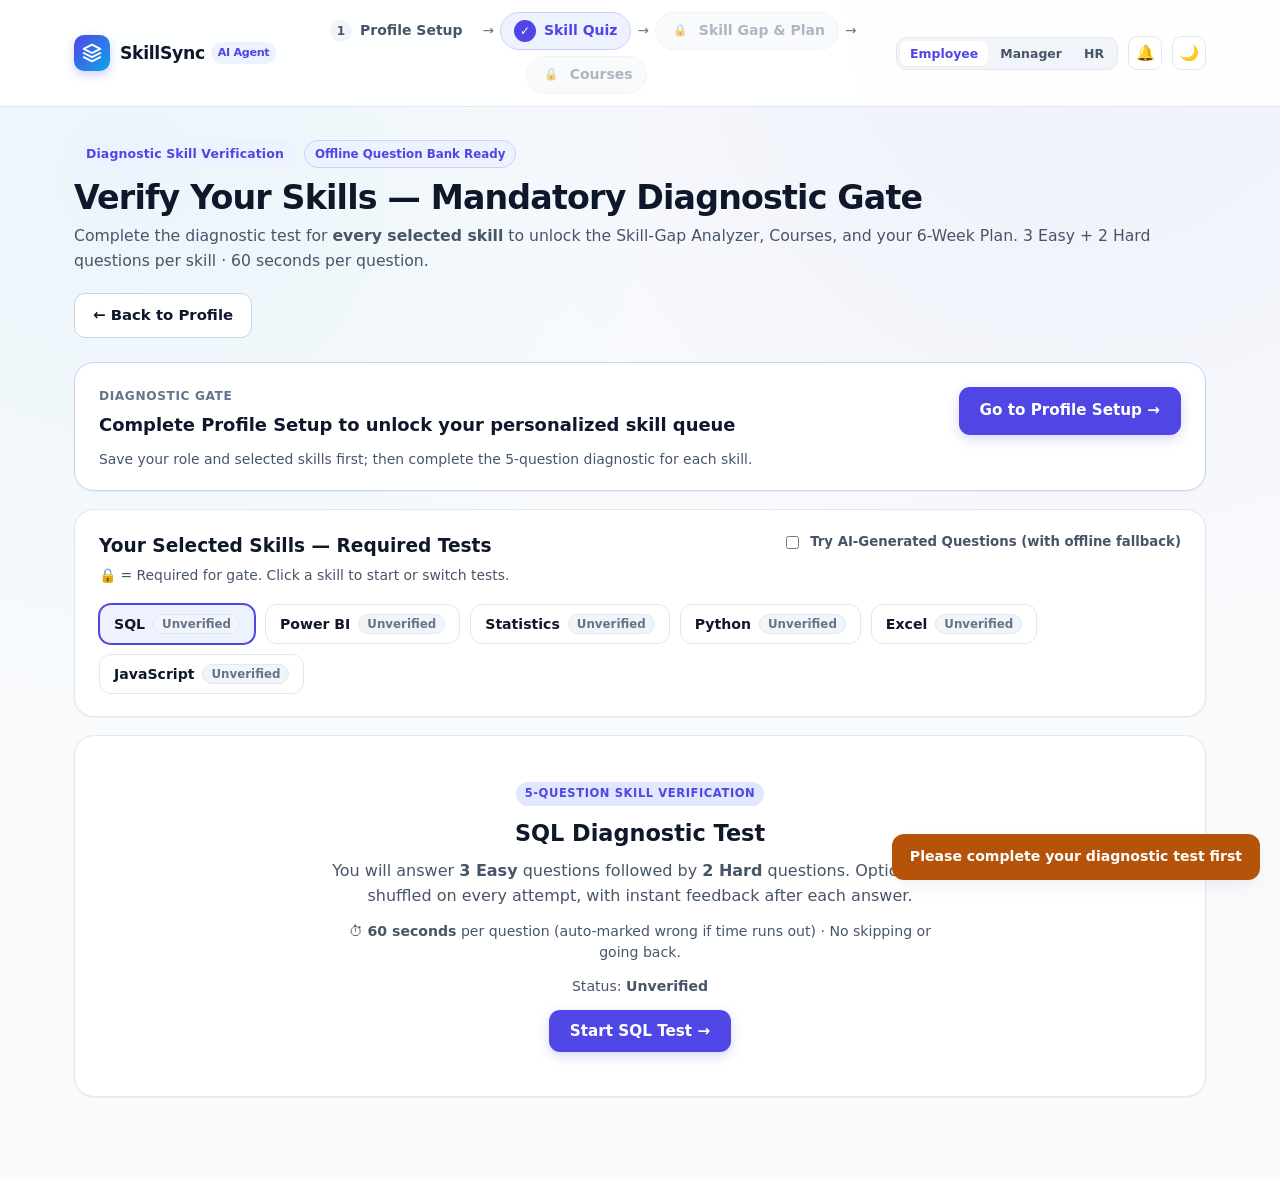
==== commit f0a6377b: "c" ====
--- a/analyzer.html
+++ b/analyzer.html
@@ -95,7 +95,7 @@
           </article>
         </section>
 
-        <!-- AI Career Advisor Banner -->
+        <!-- AI Upskilling Advisor Banner -->
         <section class="card ai-insight-card" aria-label="AI Learning Recommendation">
           <div class="ai-insight-icon" aria-hidden="true">✦</div>
           <div class="ai-insight-body">
--- a/css/styles.css
+++ b/css/styles.css
@@ -1,5 +1,5 @@
 /* ==========================================================================
-   SkillPath AI — Clean, Modern, Card-Based Design System
+   SkillSync AI — Clean, Modern, Card-Based Design System
    ========================================================================== */
 
 :root {
@@ -545,6 +545,19 @@
   color: var(--missing-fg);
 }
 
+.optional-label {
+  font-weight: 500;
+  font-size: 0.84rem;
+  color: var(--text-muted);
+}
+
+.field-helper {
+  margin: 7px 0 0;
+  font-size: 0.86rem;
+  color: var(--text-secondary);
+  line-height: 1.45;
+}
+
 .text-input,
 .select-input {
   width: 100%;
@@ -3558,6 +3571,35 @@
 .emp-status-pill.status-at-risk {
   background: var(--missing-bg);
   color: var(--missing-fg);
+}
+
+.row-name-wrap {
+  display: inline-flex;
+  align-items: center;
+  gap: 8px;
+  flex-wrap: wrap;
+}
+
+.user-type-badge {
+  display: inline-flex;
+  align-items: center;
+  padding: 2px 8px;
+  border-radius: 999px;
+  font-size: 0.71rem;
+  font-weight: 700;
+  white-space: nowrap;
+}
+
+.type-badge-employee {
+  background: var(--primary-soft);
+  color: var(--primary);
+  border: 1px solid #c7d2fe;
+}
+
+.type-badge-other {
+  background: var(--warn-bg);
+  color: var(--warn-fg);
+  border: 1px solid var(--warn-border);
 }
 
 .gate-status-wrap {
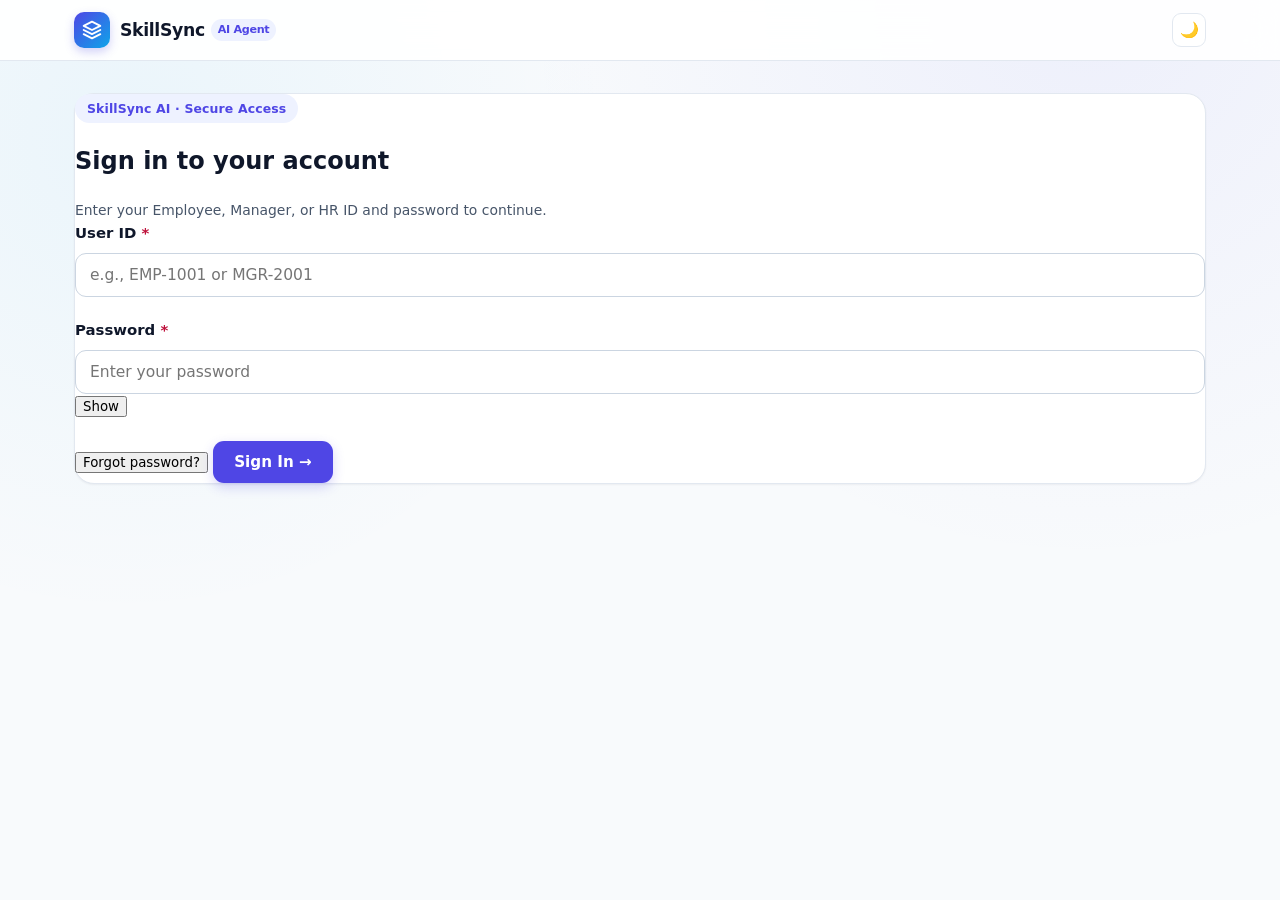
==== commit e5aa9a04: "c" ====
--- a/analyzer.html
+++ b/analyzer.html
@@ -177,12 +177,6 @@
     <script src="js/engine.js"></script>
     <script src="js/nav.js"></script>
     <script src="js/chart.js"></script>
-    <script>
-      // Mandatory diagnostic gate guard — runs before page-analyzer.js
-      if (window.SkillPathNav && !window.SkillPathNav.requireDiagnosticComplete()) {
-        window.__skillSyncGateBlocked = true;
-      }
-    </script>
     <script src="js/page-analyzer.js"></script>
   </body>
 </html>
--- a/css/styles.css
+++ b/css/styles.css
@@ -3315,7 +3315,7 @@
 
 .dash-charts-grid {
   display: grid;
-  grid-template-columns: 1fr 1fr;
+  grid-template-columns: repeat(auto-fit, minmax(320px, 1fr));
   gap: 18px;
   margin-bottom: 20px;
 }
@@ -3600,6 +3600,256 @@
   background: var(--warn-bg);
   color: var(--warn-fg);
   border: 1px solid var(--warn-border);
+}
+
+/* ==========================================================================
+   Course Certifications, Modal & Manager Notifications
+   ========================================================================== */
+
+.course-cert-row {
+  display: flex;
+  align-items: center;
+  gap: 6px;
+  flex-wrap: wrap;
+}
+
+.cert-badge {
+  display: inline-flex;
+  align-items: center;
+  gap: 5px;
+  padding: 3px 9px;
+  border-radius: 999px;
+  font-size: 0.74rem;
+  font-weight: 700;
+  line-height: 1.3;
+}
+
+.cert-badge-included {
+  background: var(--strong-bg);
+  color: var(--strong-fg);
+  border: 1px solid var(--strong-border);
+}
+
+.cert-badge-none {
+  background: var(--surface-subtle);
+  color: var(--text-muted);
+  border: 1px solid var(--border);
+  font-weight: 600;
+}
+
+.cert-badge-name {
+  font-weight: 600;
+  opacity: 0.9;
+}
+
+.cert-badge-name::before {
+  content: "· ";
+}
+
+.cert-ribbon-icon {
+  flex-shrink: 0;
+}
+
+.cert-earned-chip {
+  display: inline-flex;
+  align-items: center;
+  padding: 3px 9px;
+  border-radius: 999px;
+  font-size: 0.72rem;
+  font-weight: 700;
+}
+
+.cert-earned-chip.is-verified,
+.cert-verified-pill {
+  display: inline-flex;
+  align-items: center;
+  padding: 2px 8px;
+  border-radius: 999px;
+  font-size: 0.72rem;
+  font-weight: 700;
+  background: var(--strong-bg);
+  color: var(--strong-fg);
+  border: 1px solid var(--strong-border);
+  white-space: nowrap;
+}
+
+.cert-earned-chip.is-pending,
+.cert-pending-pill {
+  display: inline-flex;
+  align-items: center;
+  padding: 2px 8px;
+  border-radius: 999px;
+  font-size: 0.72rem;
+  font-weight: 700;
+  background: var(--warn-bg);
+  color: var(--warn-fg);
+  border: 1px solid var(--warn-border);
+  white-space: nowrap;
+}
+
+.cert-table-cell {
+  display: inline-flex;
+  align-items: center;
+  gap: 6px;
+  flex-wrap: wrap;
+}
+
+.cert-count-chip {
+  display: inline-flex;
+  align-items: center;
+  gap: 4px;
+  color: var(--primary);
+}
+
+.plan-course-certs,
+.roadmap-courses-preview {
+  display: flex;
+  flex-direction: column;
+  gap: 6px;
+  margin: 4px 0 10px;
+}
+
+.plan-course-cert-row,
+.roadmap-course-cert-item {
+  display: flex;
+  align-items: center;
+  justify-content: space-between;
+  gap: 8px;
+  flex-wrap: wrap;
+  padding: 6px 9px;
+  border-radius: 8px;
+  background: var(--surface-subtle);
+  border: 1px solid var(--border);
+  font-size: 0.78rem;
+}
+
+.plan-course-mini-title,
+.roadmap-course-cert-title {
+  font-weight: 600;
+  color: var(--text);
+}
+
+.detail-course-title-wrap {
+  display: inline-flex;
+  align-items: center;
+  gap: 6px;
+  flex-wrap: wrap;
+}
+
+.detail-certs-wrap {
+  margin-bottom: 16px;
+}
+
+.detail-certs-list {
+  display: flex;
+  flex-direction: column;
+  gap: 10px;
+}
+
+.detail-cert-row {
+  display: flex;
+  align-items: center;
+  justify-content: space-between;
+  gap: 12px;
+  flex-wrap: wrap;
+  padding: 10px 12px;
+  border-radius: 10px;
+  background: var(--surface);
+  border: 1px solid var(--border);
+}
+
+.detail-cert-title {
+  display: flex;
+  align-items: center;
+  gap: 6px;
+  margin-bottom: 3px;
+  color: var(--text);
+}
+
+.detail-cert-actions {
+  display: inline-flex;
+  align-items: center;
+  gap: 8px;
+}
+
+.cert-id-link {
+  color: var(--primary);
+  font-weight: 600;
+  text-decoration: underline;
+}
+
+.cert-id-code {
+  font-family: ui-monospace, SFMono-Regular, Menlo, monospace;
+  font-size: 0.78rem;
+  padding: 1px 5px;
+  border-radius: 5px;
+  background: var(--surface-subtle);
+}
+
+.notif-item-meta {
+  display: inline-flex;
+  align-items: center;
+  gap: 8px;
+}
+
+.notif-item.is-clickable {
+  cursor: pointer;
+}
+
+.notif-item.is-clickable:hover {
+  border-color: var(--primary);
+}
+
+.notif-action-hint {
+  display: inline-block;
+  margin-top: 5px;
+  font-size: 0.73rem;
+  font-weight: 700;
+  color: var(--primary);
+}
+
+/* Modal */
+.modal-backdrop {
+  position: fixed;
+  inset: 0;
+  z-index: 80;
+  background: rgba(15, 23, 42, 0.55);
+  backdrop-filter: blur(4px);
+  display: grid;
+  place-items: center;
+  padding: 16px;
+}
+
+.modal-card {
+  width: 100%;
+  max-width: 480px;
+  padding: 24px;
+  box-shadow: var(--shadow-md);
+}
+
+.modal-header {
+  display: flex;
+  align-items: flex-start;
+  justify-content: space-between;
+  gap: 12px;
+  margin-bottom: 8px;
+}
+
+.modal-header h2 {
+  margin: 6px 0 0;
+  font-size: 1.24rem;
+}
+
+.modal-card .card-sub {
+  margin-bottom: 18px;
+}
+
+.modal-footer {
+  display: flex;
+  align-items: center;
+  justify-content: flex-end;
+  gap: 10px;
+  margin-top: 18px;
 }
 
 .gate-status-wrap {
